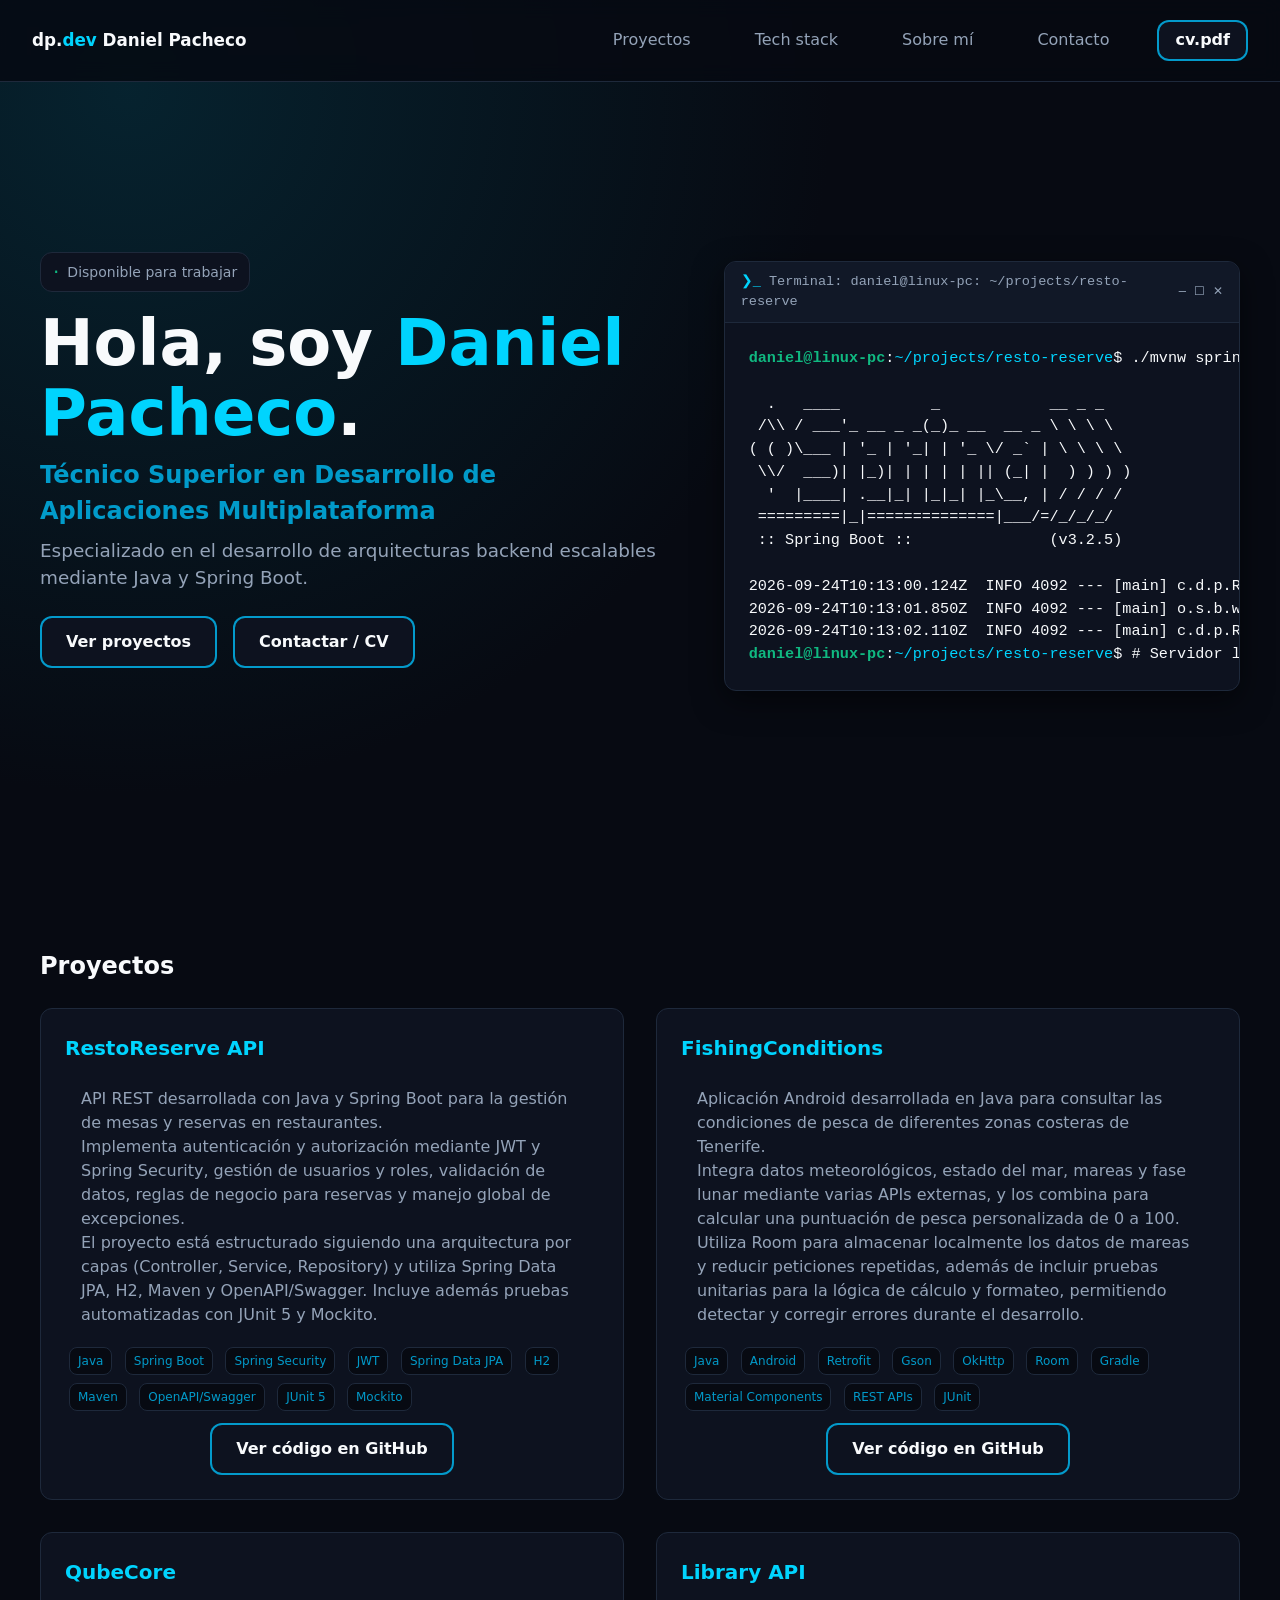
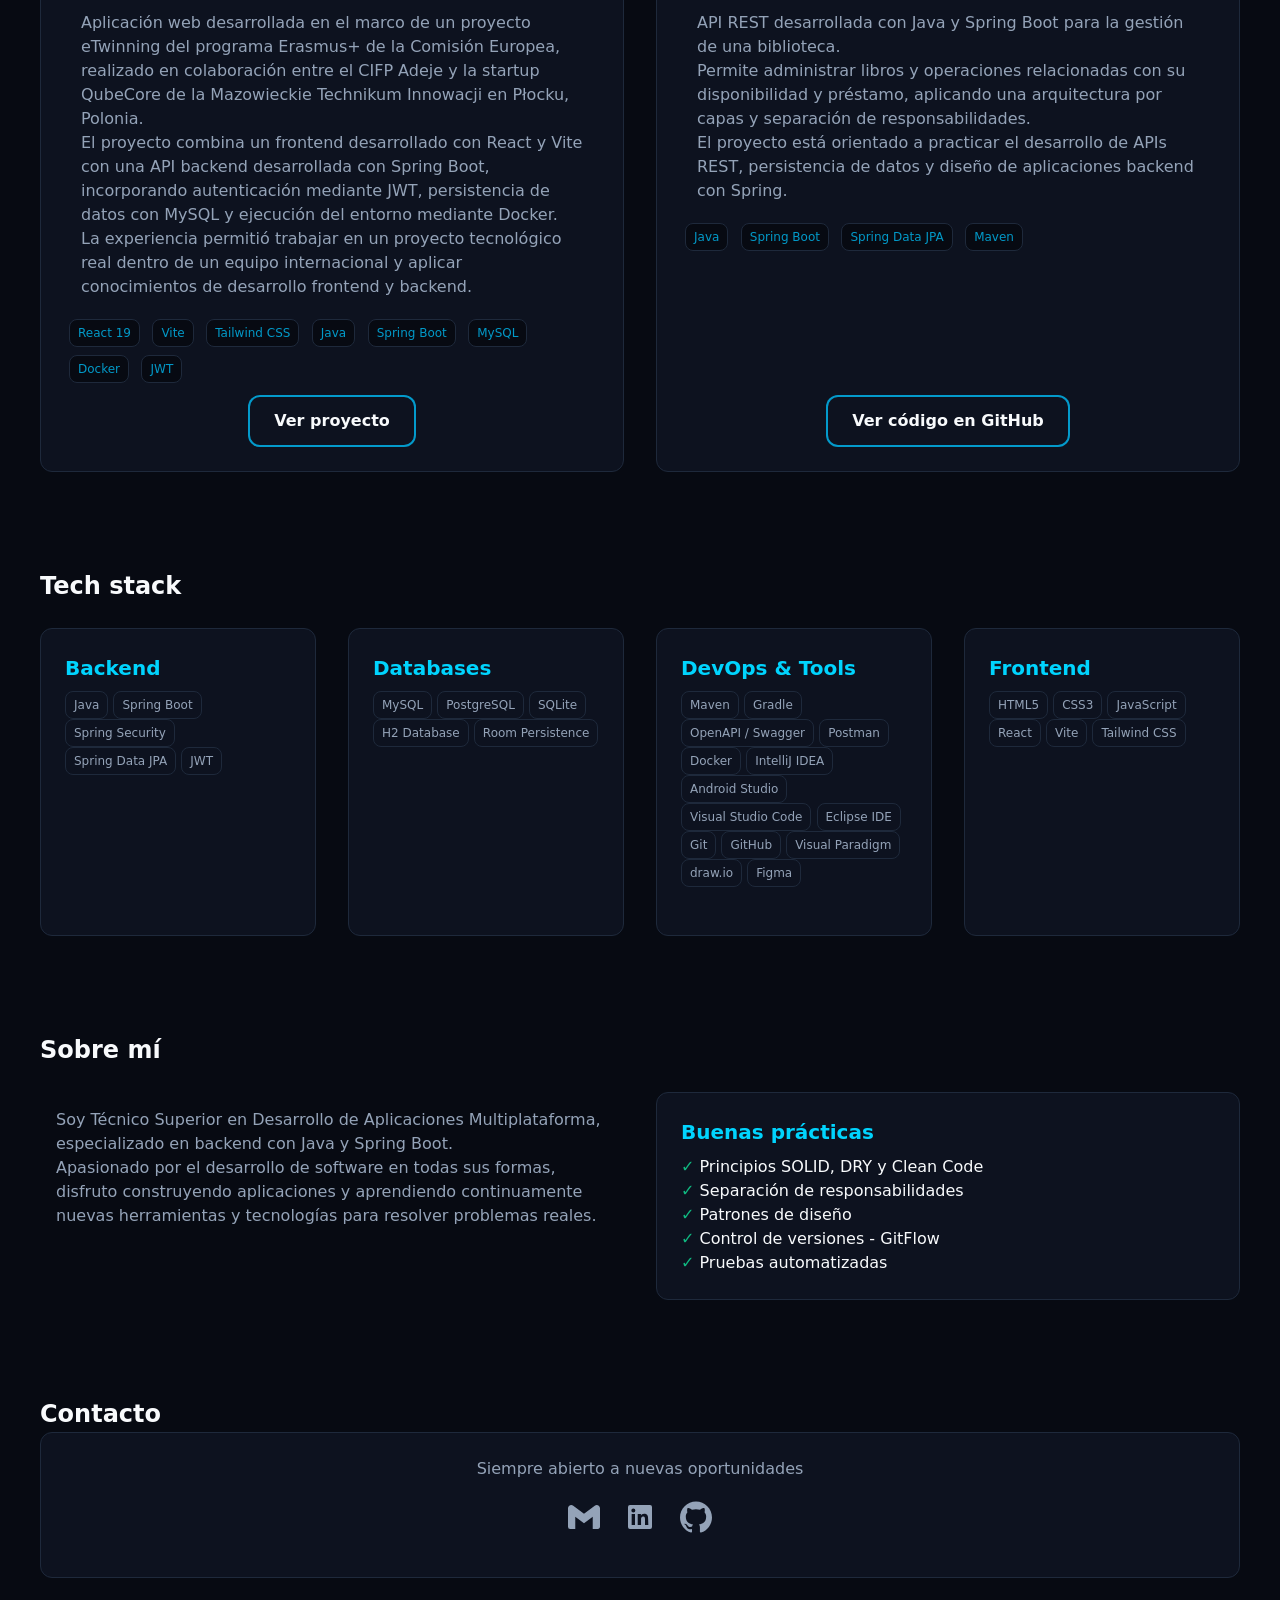
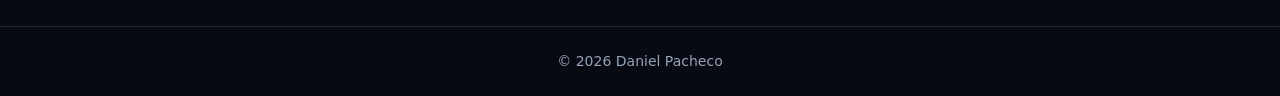
==== index.html @ 30c8ef05 "feat: add contact section and footer" ====
<!DOCTYPE HTML>
<html lang="es">

<head>
    <meta charset="UTF-8">
    <meta name="viewport" content="width=device-width, initial-scale=1.0">
    <title>Daniel Pacheco - Técnico Superior en DAM</title>
    <link rel="stylesheet" href="./css/styles.css">
</head>

<body>
    <header>
        <nav>
            <a href="#hero" class="logo">dp.<span class="logo-sufix">dev</span> Daniel Pacheco</a>
            <ul>
                <li><a href="#projects">Proyectos</a></li>
                <li><a href="#stack">Tech stack</a></li>
                <li><a href="#about">Sobre mí</a></li>
                <li><a href="#contact">Contacto</a></li>
                <li><a href="./assets/docs/cv.pdf" target="_blank" class="btn">cv.pdf</a></li>  
            </ul>
            <!-- Hamburger button for mobile version -->
            <button class="hamburger" aria-label="Abrir menú">
                <span class="hamburger-icon">☰</span>
            </button>
        </nav>
    </header>

    <main>
        <section id="hero" class="hero-section">
            <div class="hero-container">
                <!-- Column 1: text and buttons -->
                <div class="hero-content">
                    <div class="status-badge">
                        <span class="status-dot">·</span>
                        <span>Disponible para trabajar</span>
                    </div>
                    <h1>Hola, soy<span class="name"> Daniel Pacheco</span><span>.</span></h1>
                    <h2 class="hero-subtitle">Técnico Superior en Desarrollo de Aplicaciones Multiplataforma</h2>
                    <p class="hero-description">Especializado en el desarrollo de arquitecturas backend escalables mediante Java y Spring Boot.</p>
                    <div class="hero-buttons">
                        <a href="#projects" class="btn">Ver proyectos</a>
                        <a href="#contact" class="btn">Contactar / CV</a>
                    </div>
                </div>

                <!-- Column 2: Simulated Linux terminal -->
                <div class="terminal-card linux-term">
                    <div class="terminal-header">
                        <div class="terminal-title">
                            <span class="terminal-icon">❯_</span> Terminal: daniel@linux-pc: ~/projects/resto-reserve
                        </div>
                        <div class="terminal-controls">
                            <span class="control minimize">—</span>
                            <span class="control maximize">☐</span>
                            <span class="control close">✕</span>
                        </div>
                    </div>
                    <div class="terminal-body">
                        <pre><code><span class="prompt-user">daniel@linux-pc</span>:<span class="prompt-location">~/projects/resto-reserve</span>$ <span class="command">./mvnw spring-boot:run</span>

<span class="term-cyan">  .   ____          _            __ _ _
 /\\ / ___'_ __ _ _(_)_ __  __ _ \ \ \ \
( ( )\___ | '_ | '_| | '_ \/ _` | \ \ \ \
 \\/  ___)| |_)| | | | | || (_| |  ) ) ) )
  '  |____| .__|_| |_|_| |_\__, | / / / /
 =========|_|==============|___/=/_/_/_/</span>
<span class="term-green"> :: Spring Boot :: </span>              <span class="term-muted">(v3.2.5)</span>

<span class="term-muted">2026-09-24T10:13:00.124Z  INFO 4092 --- [main] c.d.p.RestoReserveApplication : Starting RestoReserveApplication...</span>
<span class="term-muted">2026-09-24T10:13:01.850Z  INFO 4092 --- [main] o.s.b.w.embedded.tomcat.TomcatWebServer  : Tomcat initialized with port 8080 (http)</span>
<span class="term-green">2026-09-24T10:13:02.110Z  INFO 4092 --- [main] c.d.p.RestoReserveApplication : Started RestoReserveApplication in 2.34 seconds (JVM running for 2.8)</span>
<span class="prompt-user">daniel@linux-pc</span>:<span class="prompt-location">~/projects/resto-reserve</span>$ <span class="command"># Servidor listo en http://localhost:8080</span>_</code></pre>
                    </div>
                </div>
            </div>
        </section>
        <section id="projects" class="projects-section">
            <div class="projects-container">
                <h2 class="section-title">Proyectos</h2>
                <div class="projects-grid">
                    <!-- RestoReserve --> 
                    <div class="project-card">
                        <h3 class="project-title">RestoReserve API</h3>                        
                        <p class="project-description">API REST desarrollada con Java y Spring Boot para la gestión de 
                            mesas y reservas en restaurantes.<br>
                            Implementa autenticación y autorización mediante JWT y Spring Security, gestión de usuarios 
                            y roles, validación de datos, reglas de negocio para reservas y manejo global de excepciones.<br> 
                            El proyecto está estructurado siguiendo una arquitectura por capas (Controller, Service, Repository) 
                            y utiliza Spring Data JPA, H2, Maven y OpenAPI/Swagger. Incluye además pruebas automatizadas 
                            con JUnit 5 y Mockito.</p>
                        <div class="project-tech">
                            <span class="tech-tag">Java</span>
                            <span class="tech-tag">Spring Boot</span>
                            <span class="tech-tag">Spring Security</span>
                            <span class="tech-tag">JWT</span>
                            <span class="tech-tag">Spring Data JPA</span>
                            <span class="tech-tag">H2</span>
                            <span class="tech-tag">Maven</span>
                            <span class="tech-tag">OpenAPI/Swagger</span>
                            <span class="tech-tag">JUnit 5</span>
                            <span class="tech-tag">Mockito</span>
                        </div>
                        <a href="https://github.com/cloudxdam/restoreserve-api.git" target="_blank" class="btn">Ver código en GitHub</a>                
                    </div>
                    <!-- FishingCoinditions -->
                    <div class="project-card">
                        <h3 class="project-title">FishingConditions</h3>
                        <p class="project-description">
                            Aplicación Android desarrollada en Java para consultar las condiciones de pesca de
                            diferentes zonas costeras de Tenerife.<br>Integra datos meteorológicos, estado del mar,
                            mareas y fase lunar mediante varias APIs externas, y los combina para calcular una
                            puntuación de pesca personalizada de 0 a 100.<br>Utiliza Room para almacenar localmente
                            los datos de mareas y reducir peticiones repetidas, además de incluir pruebas unitarias
                            para la lógica de cálculo y formateo, permitiendo detectar y corregir errores durante
                            el desarrollo.
                        </p>
                        <div class="project-tech">
                            <span class="tech-tag">Java</span>
                            <span class="tech-tag">Android</span>
                            <span class="tech-tag">Retrofit</span>
                            <span class="tech-tag">Gson</span>
                            <span class="tech-tag">OkHttp</span>
                            <span class="tech-tag">Room</span>
                            <span class="tech-tag">Gradle</span>
                            <span class="tech-tag">Material Components</span>
                            <span class="tech-tag">REST APIs</span>
                            <span class="tech-tag">JUnit</span>
                        </div>
                        <a href="https://github.com/cloudxdam/fishingconditions.git" target="_blank" class="btn">Ver código en GitHub</a>
                    </div>                    
                    <!-- QubeCore --> 
                    <div class="project-card">
                        <h3 class="project-title">QubeCore</h3>
                        <p class="project-description">Aplicación web desarrollada en el marco de un proyecto eTwinning 
                            del programa Erasmus+ de la Comisión Europea, realizado en colaboración entre el CIFP Adeje 
                            y la startup QubeCore de la Mazowieckie Technikum Innowacji en Płocku, Polonia.<br> 
                            El proyecto combina un frontend desarrollado con React y Vite con una API backend desarrollada 
                            con Spring Boot, incorporando autenticación mediante JWT, persistencia de datos con MySQL y 
                            ejecución del entorno mediante Docker.<br>
                            La experiencia permitió trabajar en un proyecto tecnológico real dentro de un equipo internacional 
                            y aplicar conocimientos de desarrollo frontend y backend.
                        </p>
                        <div class="project-tech">
                            <span class="tech-tag">React 19</span>
                            <span class="tech-tag">Vite</span>
                            <span class="tech-tag">Tailwind CSS</span>
                            <span class="tech-tag">Java</span>
                            <span class="tech-tag">Spring Boot</span>
                            <span class="tech-tag">MySQL</span>
                            <span class="tech-tag">Docker</span>
                            <span class="tech-tag">JWT</span>
                        </div>
                        <a href="https://qubecore.vercel.app/" target="_blank" class="btn">Ver proyecto</a>
                    </div>
                    <!-- Library API --> 
                    <div class="project-card"> 
                        <h3 class="project-title">Library API</h3>
                        <p class="project-description"> API REST desarrollada con Java y Spring Boot para la gestión de una biblioteca.<br> 
                            Permite administrar libros y operaciones relacionadas con su disponibilidad y préstamo, aplicando una 
                            arquitectura por capas y separación de responsabilidades.<br> 
                            El proyecto está orientado a practicar el desarrollo de APIs REST, persistencia de datos y diseño de 
                                aplicaciones backend con Spring.</p>
                            <div class="project-tech">
                                <span class="tech-tag">Java</span>
                                <span class="tech-tag">Spring Boot</span>
                                <span class="tech-tag">Spring Data JPA</span>
                                <span class="tech-tag">Maven</span>
                            </div>
                            <a href="https://github.com/cloudxdam/library-api.git" target="_blank" class="btn">Ver código en GitHub</a> 
                    </div>
                </div>
            </div>
        </section>
        <section id="stack" class="stack-section">
            <div class="stack-container">
                <h2 class="section-title">Tech stack</h2>
                <div class="stack-grid">
                    <div class ="stack-card">
                        <h3 class="stack-category-title">Backend</h3>
                        <div class="stack-items">
                            <div class="stack-item">Java</div>
                            <div class="stack-item">Spring Boot</div>
                            <div class="stack-item">Spring Security</div>
                            <div class="stack-item">Spring Data JPA</div>
                            <div class="stack-item">JWT</div>
                        </div>
                    </div>
                    <div class ="stack-card">
                        <h3 class="stack-category-title">Databases</h3>
                        <div class="stack-items">
                            <div class="stack-item">MySQL</div>
                            <div class="stack-item">PostgreSQL</div>
                            <div class="stack-item">SQLite</div>
                            <div class="stack-item">H2 Database</div>
                            <div class="stack-item">Room Persistence</div>
                        </div>
                    </div>
                    <div class ="stack-card">
                    <h3 class="stack-category-title">DevOps & Tools</h3>
                        <div class="stack-items">
                            <div class="stack-item">Maven</div>
                            <div class="stack-item">Gradle</div>
                            <div class="stack-item">OpenAPI / Swagger</div>
                            <div class="stack-item">Postman</div>
                            <div class="stack-item">Docker</div>
                            <div class="stack-item">IntelliJ IDEA</div>
                            <div class="stack-item">Android Studio</div>
                            <div class="stack-item">Visual Studio Code</div>
                            <div class="stack-item">Eclipse IDE</div> 
                            <div class="stack-item">Git</div>
                            <div class="stack-item">GitHub</div>
                            <div class="stack-item">Visual Paradigm</div>
                            <div class="stack-item">draw.io</div>
                            <div class="stack-item">Figma</div>
                        </div>
                    </div>
                    <div class ="stack-card">
                        <h3 class="stack-category-title">Frontend</h3>
                        <div class="stack-items">
                            <div class="stack-item">HTML5</div>
                            <div class="stack-item">CSS3</div>
                            <div class="stack-item">JavaScript</div>
                            <div class="stack-item">React</div>
                            <div class="stack-item">Vite</div>
                            <div class="stack-item">Tailwind CSS</div>
                        </div>
                    </div>     
                </div>
            </div>
        </section>
        <section id="about" class="about-section">
            <div class="about-container">
                <h2 class="section-title">Sobre mí</h2>
                <div class="about-grid">
                    <p class="about-description"> Soy Técnico Superior en Desarrollo de Aplicaciones Multiplataforma, 
                        especializado en backend con Java y Spring Boot.<br>
                        Apasionado por el desarrollo de software en todas sus formas, disfruto construyendo aplicaciones 
                        y aprendiendo continuamente nuevas herramientas y tecnologías para resolver problemas reales.
                    </p>
                    <div class="about-card">
                        <h3 class="about-card-title">Buenas prácticas</h3>
                        <ul>
                            <li><span class="check">✓</span> Principios SOLID, DRY y Clean Code</li>
                            <li><span class="check">✓</span> Separación de responsabilidades</li>
                            <li><span class="check">✓</span> Patrones de diseño</li>
                            <li><span class="check">✓</span> Control de versiones - GitFlow</li>
                            <li><span class="check">✓</span> Pruebas automatizadas</li>                       
                        </ul>
                    </div>
                </div>
            </div>
        </section>
        <section id="contact" class="contact-section">
            <div class="contact-container">
                <h2 class="section-title">Contacto</h2>
                <div class="contact-card">
                    <p>Siempre abierto a nuevas oportunidades</p>
                    <nav class="contact-links">
                        <a href="mailto:cloudxdam@gmail.com">
                            <svg role="img" viewBox="0 0 24 24" xmlns="http://www.w3.org/2000/svg">
                                <title>Gmail</title>
                                <path d="M24 5.457v13.909c0 .904-.732 1.636-1.636 1.636h-3.819V11.73L12 16.64l-6.545-4.91v9.273H1.636A1.636 1.636 0 0 1 0 19.366V5.457c0-2.023 2.309-3.178 3.927-1.964L5.455 4.64 12 9.548l6.545-4.91 1.528-1.145C21.69 2.28 24 3.434 24 5.457z"/>
                            </svg>
                        </a>
                        <a href="https://www.linkedin.com/in/daniel-pacheco-724b25355/" target="_blank rel="noopener noreferrer aria-label="LinkedIn">
                            <svg role="img" aria-label="LinkedIn" viewBox="0 0 24 24" xmlns="http://www.w3.org/2000/svg">
                                <path d="M19.5 3h-15A1.5 1.5 0 0 0 3 4.5v15A1.5 1.5 0 0 0 4.5 21h15a1.5 1.5 0 0 0 1.5-1.5v-15A1.5 1.5 0 0 0 19.5 3ZM8.25 18H5.75V9.75h2.5ZM7 8.625A1.5 1.5 0 1 1 7 5.625a1.5 1.5 0 0 1 0 3ZM18.25 18h-2.5v-4.125c0-.984-.018-2.25-1.375-2.25-1.375 0-1.586 1.074-1.586 2.18V18h-2.5V9.75h2.4v1.125h.035c.334-.633 1.15-1.3 2.367-1.3 2.533 0 3 1.666 3 3.834Z"></path>
                            </svg>                       
                        </a>
                        <a href="https://github.com/cloudxdam" target="_blank" rel="noopener" aria-label="GitHub">
                            <svg role="img" viewBox="0 0 24 24" xmlns="http://www.w3.org/2000/svg">
                                <title>GitHub</title>
                                <path d="M12 .297c-6.63 0-12 5.373-12 12 0 5.303 3.438 9.8 8.205 11.385.6.113.82-.258.82-.577 0-.285-.01-1.04-.015-2.04-3.338.724-4.042-1.61-4.042-1.61C4.422 18.07 3.633 17.7 3.633 17.7c-1.087-.744.084-.729.084-.729 1.205.084 1.838 1.236 1.838 1.236 1.07 1.835 2.809 1.305 3.495.998.108-.776.417-1.305.76-1.605-2.665-.3-5.466-1.332-5.466-5.93 0-1.31.465-2.38 1.235-3.22-.135-.303-.54-1.523.105-3.176 0 0 1.005-.322 3.3 1.23.96-.267 1.98-.399 3-.405 1.02.006 2.04.138 3 .405 2.28-1.552 3.285-1.23 3.285-1.23.645 1.653.24 2.873.12 3.176.765.84 1.23 1.91 1.23 3.22 0 4.61-2.805 5.625-5.475 5.92.42.36.81 1.096.81 2.22 0 1.606-.015 2.896-.015 3.286 0 .315.21.69.825.57C20.565 22.092 24 17.592 24 12.297c0-6.627-5.373-12-12-12"/>
                            </svg>
                        </a>
                    </nav>
                </div>
            </div>
        </section>
    </main>

    <footer>
        <p>© 2026 Daniel Pacheco</p>
    </footer>

</body>

</html>
---- css/styles.css ----
*, ::before, ::after {
    box-sizing: border-box;
    margin: 0;
    padding: 0;
}

/* colors & typography */

:root {
    --bg-dark: #070a12;
    --bg-dark-translucent: #070a12d9;
    --bg-card: #0d121f;
    --bg-card-border: #1e293b;
    --bg-hero-gradient: radial-gradient(
        circle at 10% 10%, 
        rgba(0, 212, 254, 0.12) 0%, 
        rgba(7, 10, 18, 1) 50%
    );
    --text-primary: #f8fafc;
    --text-secondary: #00c3fec5;
    --text-muted: #94a3b8;
    --accent-cyan: #00d4fe;
    --accent-green: #10b981;
}

/* Global styles */

html {
    scroll-behavior: smooth;
    font-family: system-ui, -apple-system, sans-serif;
    background-color: var(--bg-dark);
    color: var(--text-primary);
    line-height: 1.5;
}

body {
    min-height: 100vh;
}

.stack-section,
.projects-section,
.about-section,
.contact-section  {
    padding: 3rem 1.5rem;
    background-color: var(--bg-dark);
}

.project-title,
.stack-category-title,
.about-card-title  {
    font-size: 1.25rem;
    color: var(--accent-cyan);
    margin-bottom: 0.5rem;
}

.project-description,
.about-description {
    color: var(--text-muted);
    margin: 1rem;
}

.about-card,
.project-card,
.stack-card,
.contact-card {
    background-color: var(--bg-card);
    border: 1px solid var(--bg-card-border);
    border-radius: 0.75rem;
    padding: 1.5rem;
    display: flex;
    flex-direction: column;
    height: 100%;
}

/* Shared containers */

.hero-container,
.projects-container,
.stack-container,
.about-container,
.contact-container {
    max-width: 1200px;
    width: 100%;
    margin: 0 auto;
}

/* Grids */

.projects-grid, 
.stack-grid, 
.about-grid {
    margin-top: 1.5rem;
    gap: 2rem;
}

/* Header and navigation styles */

header {
    position: fixed;
    top: 0;
    left: 0;
    width: 100%;
    background-color: var(--bg-dark-translucent);
    z-index: 1000;
    border-bottom: 1px solid var(--bg-card-border);
    backdrop-filter: blur(10px);
}

nav {
    display: flex;
    justify-content: space-between;
    align-items: center;
    padding: 1rem 1.5rem;
    width: 100%;
    margin: 0 auto;
}

ul {
    list-style: none;
}

a {
    color: inherit;
    text-decoration: none;
}

.logo {
    color: var(--text-primary);
    font-weight: bold;
    font-size: 1.05rem;
}

.logo-sufix,
.name {
    color: var(--accent-cyan);
}

.btn {
    display: block;
    width: 100%;
    padding: 0.75rem 1.5rem;
    background-color: var(--bg-card);
    color: var(--text-primary);
    border: 2px solid var(--text-secondary);
    border-radius: 0.75rem;
    font-size: 1rem;
    font-weight: bold;
    text-align: center;
    cursor: pointer;
    transition:
        background-color 0.3s ease,
        transform 0.2s ease-in-out,
        color 0.3s ease;
}

.btn:hover {
    background-color: var(--accent-cyan);
    color: var(--bg-dark);
    transform: scale(1.025);
}

/* CV button exception */

nav ul .btn {
    display: inline-block;
    width: auto;
    padding: 0.4rem 1rem;
}

/* Hamburger menu styles - visible on mobile */

.hamburger {
    display: block;
    background: var(--bg-card);
    border: 1px solid var(--bg-card-border);
    border-radius: 0.75rem;
    padding: 0.45rem;
    cursor: pointer;
    color: var(--text-primary);
    font-size: 1.5rem;
}

/* Menu hidden by default on mobile */

nav ul {
    display: none;
}

nav ul a {
    display: block;
    padding: 0.5rem 1rem;
    color: var(--text-muted);
    transition: color 0.3s ease;
}

nav ul a:hover {
    color: var(--accent-cyan);
}

/* Hero section styles */

.hero-section {
    display: flex;
    flex-direction: column;
    justify-content: center;
    align-items: flex-start;
    min-height: 100vh;
    padding-top: 100px;
    padding-bottom: 3rem;
    padding-left: 1.5rem;
    padding-right: 1.5rem;
    background: var(--bg-hero-gradient);
}

.hero-container {
    display: flex;
    flex-direction: column;
    gap: 2.5rem;
    text-align: left;
}

.status-badge {
    display: flex;
    align-items: center;
    justify-content: flex-start;
    gap: 0.5rem;
    font-size: 0.875rem;
    color: var(--text-muted);
    background-color: var(--bg-card);
    margin-bottom: 1rem;
    border: 1px solid var(--bg-card-border);
    border-radius: 0.75rem;
    width: fit-content;
    padding: 0.25rem 0.75rem;
}

.status-dot {
    color: var(--accent-green);
    font-size: 1.25rem;
}

h1 {
    font-size: 3rem;
    margin-bottom: 0.5rem;
}

.hero-subtitle {
    font-size: 1.25rem;
    color: var(--text-secondary);
    margin-bottom: 0.5rem;
}

.hero-description {
    font-size: 1rem;
    color: var(--text-muted);
    max-width: 600px;
    margin-bottom: 1.5rem;
}

.hero-buttons {
    display: flex;
    flex-direction: column;
    gap: 1rem;
    width: 100%;
    margin-bottom: 2rem;
}

/* Terminal styles */

.linux-term {
    background-color: var(--bg-card);
    border: 1px solid var(--bg-card-border);
    border-radius: 0.75rem;
    overflow: hidden;
    width: 100%;
    max-width: 600px;
    font-family: monospace;
    box-shadow: 0 10px 30px rgba(0, 0, 0, 0.5);
}

.terminal-header {
    background-color: #111827;
    padding: 0.6rem 1rem;
    display: flex;
    justify-content: space-between;
    align-items: center;
    border-bottom: 1px solid var(--bg-card-border);
}

.terminal-title {
    font-size: 0.85rem;
    color: var(--text-muted);
}

.terminal-icon {
    color: var(--accent-cyan);
}

.terminal-controls {
    display: flex;
    gap: 0.5rem;
    color: var(--text-muted);
    font-size: 0.75rem;
}

.terminal-body {
    padding: 1rem;
    font-size: 0.9rem;
    overflow-x: auto;
}

.prompt-user {
    color: var(--accent-green);
    font-weight: bold;
}

.prompt-location {
    color: var(--accent-cyan);
}

.command {
    color: var(--text-primary);
}

/* Project section styles */

.project-tech {
    font-size: 0.875rem;
    color: var(--text-muted);
    margin-bottom: 0.5rem;
}

.tech-tag {
    display: inline-block;
    background-color: var(--bg-dark);
    color: var(--text-secondary);
    padding: 0.25rem 0.5rem;
    border: 1px solid var(--bg-card-border);
    border-radius: 0.5rem;
    font-size: 0.75rem;
    margin: 0.25rem;
}

.project-card .btn {
    margin-top: auto;
    margin-left: auto;
    margin-right: auto;
}

/* Tech stack section styles */

.stack-grid {
    display: grid;
    grid-template-columns: 1fr;
}

.stack-items {
    gap: 0.5rem;
    margin-bottom: 1.5rem;
}

.stack-item {
    display: inline-flex;
    align-items: center;
    gap: 0.5rem;
    background-color: var(--bg-card);
    color: var(--text-muted);
    padding: 0.25rem 0.5rem;
    border: 1px solid var(--bg-card-border);
    border-radius: 0.5rem;
    font-size: 0.75rem;
}

/* About section styles */ 

.check {
    color: var(--accent-green)
}

/* Contact section styles */

.contact-card p {
    text-align: center;
    color: var(--text-muted);
}

.contact-links {
    display: flex;
    align-items: center;
    justify-content: center;
    gap: 1.5rem;
}

.contact-links a {
    display: flex;
    align-items: center;
    justify-content: center;
    color: var(--text-muted);
    transition: color 0.3s ease, transform 0.2s ease-in-out;
}

.contact-links a:hover {
    color: var(--accent-cyan);
    transform: scale(1.125);
}

.contact-links svg {
    width: 2rem;
    height: 2rem;
    fill: currentColor;
}

/* Footer */

footer {
    padding: 1.5rem;
    background-color: var(--bg-dark);
    border-top: 1px solid var(--bg-card-border);
    color: var(--text-muted);
    text-align: center;
    font-size: 0.875rem;
}

/* Media queries */

@media (min-width: 768px) {

    .hamburger {
        display: none;
    }

    nav {
        padding: 1.25rem 2rem;
    }

    nav ul {
        position: static;
        display: flex;
        flex-direction: row;
        align-items: center;
        padding: 0;
        gap: 2rem;
        background-color: transparent;
        border: none;
    }

    .hero-container {
        display: grid;
        grid-template-columns: 1fr 1fr;
        align-items: center;
        gap: 3rem;
    }

    .terminal-card {
        max-width: 100%;
    }

    .hero-buttons {
        flex-direction: row;
        width: auto;
    }

    .hero-buttons .btn {
        display: inline-block;
        width: auto;
    }

    .projects-grid,
    .about-grid  {
        display: grid;
        grid-template-columns: repeat(2, 1fr);
    }

    .stack-grid{
        grid-template-columns: repeat(2, 1fr);
    }
}

@media (min-width: 1024px) {

    .hero-container {
        grid-template-columns: 1.2fr 1fr;
        gap: 4rem;
    }

    h1 {
        font-size: 4rem;
        line-height: 1.1;
    }

    .hero-subtitle {
        font-size: 1.5rem;
    }

    .hero-description {
        font-size: 1.15rem;
        max-width: 650px;
    }

    .terminal-body {
        padding: 1.5rem;
        font-size: 0.95rem;
    }

    .project-card .btn {
        display: block;
        width: fit-content;
    }

    .stack-grid {
        grid-template-columns: repeat(4, 1fr);
    }
}
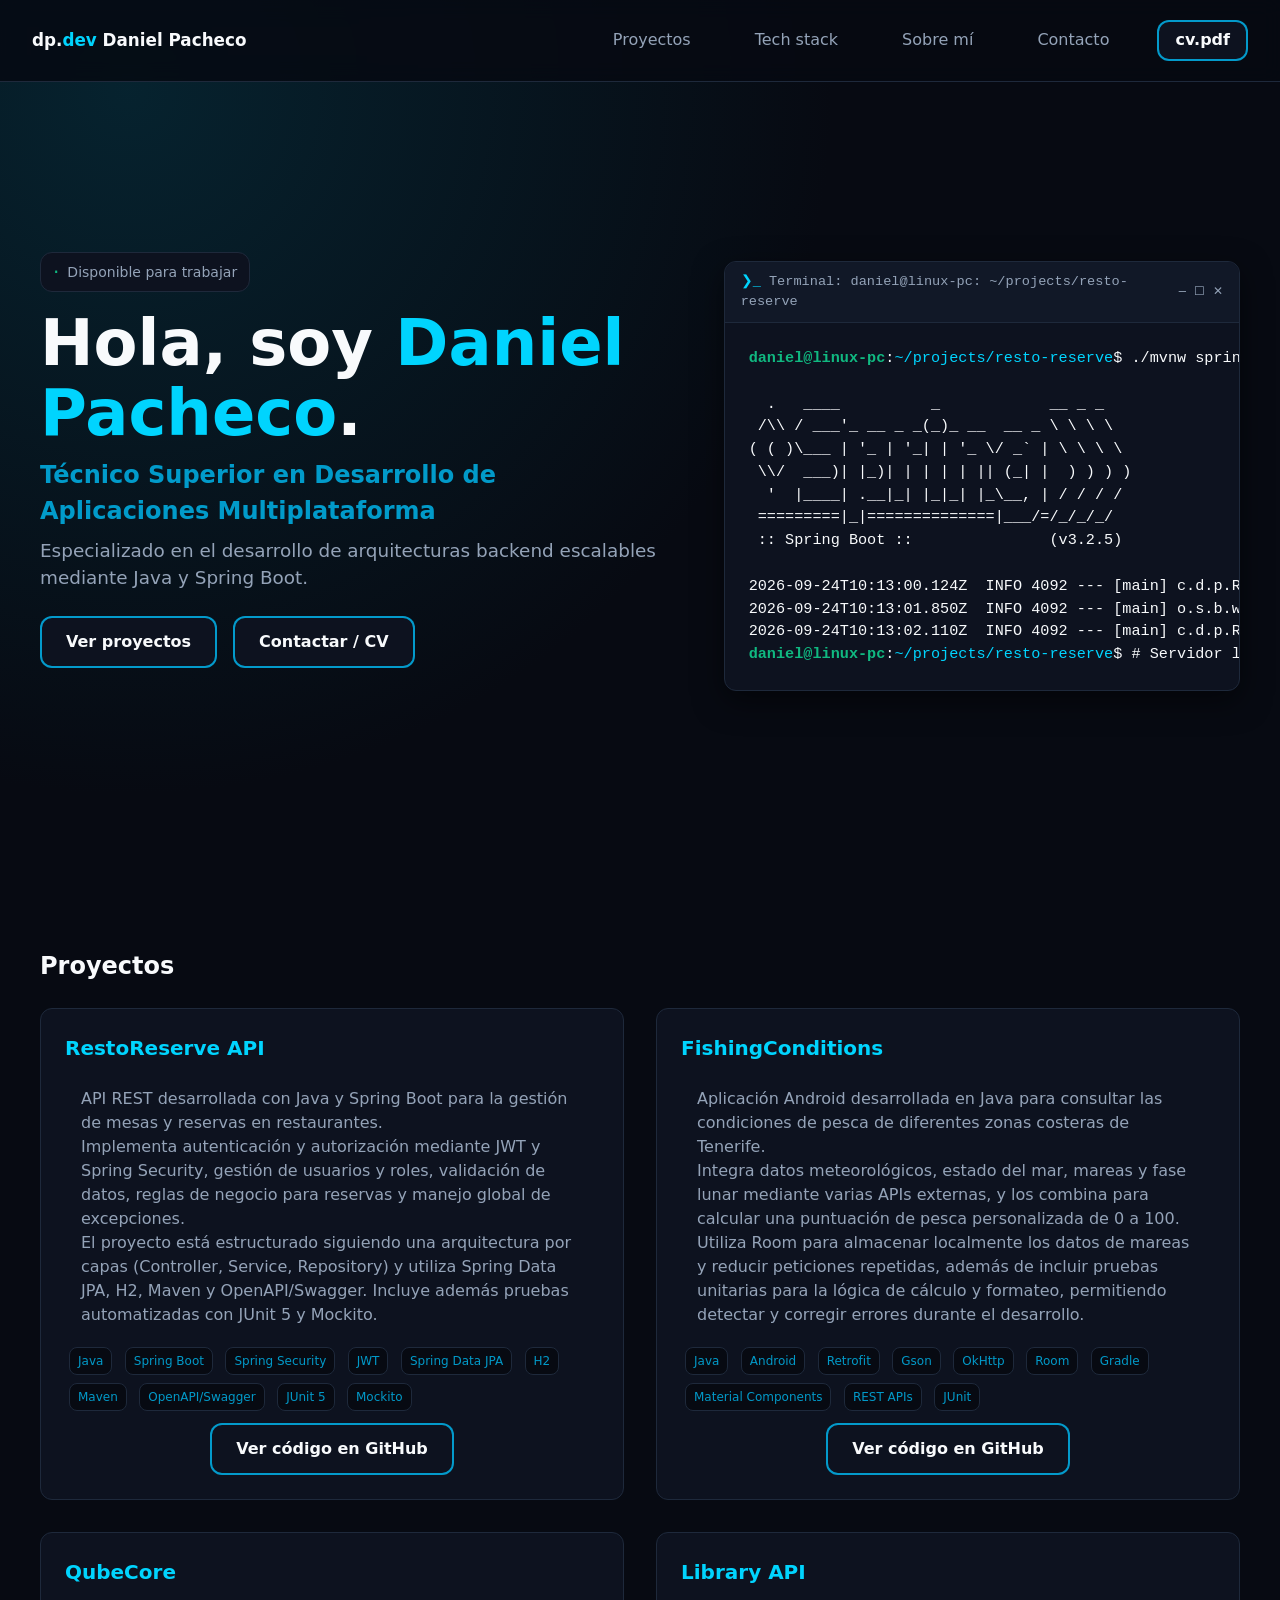
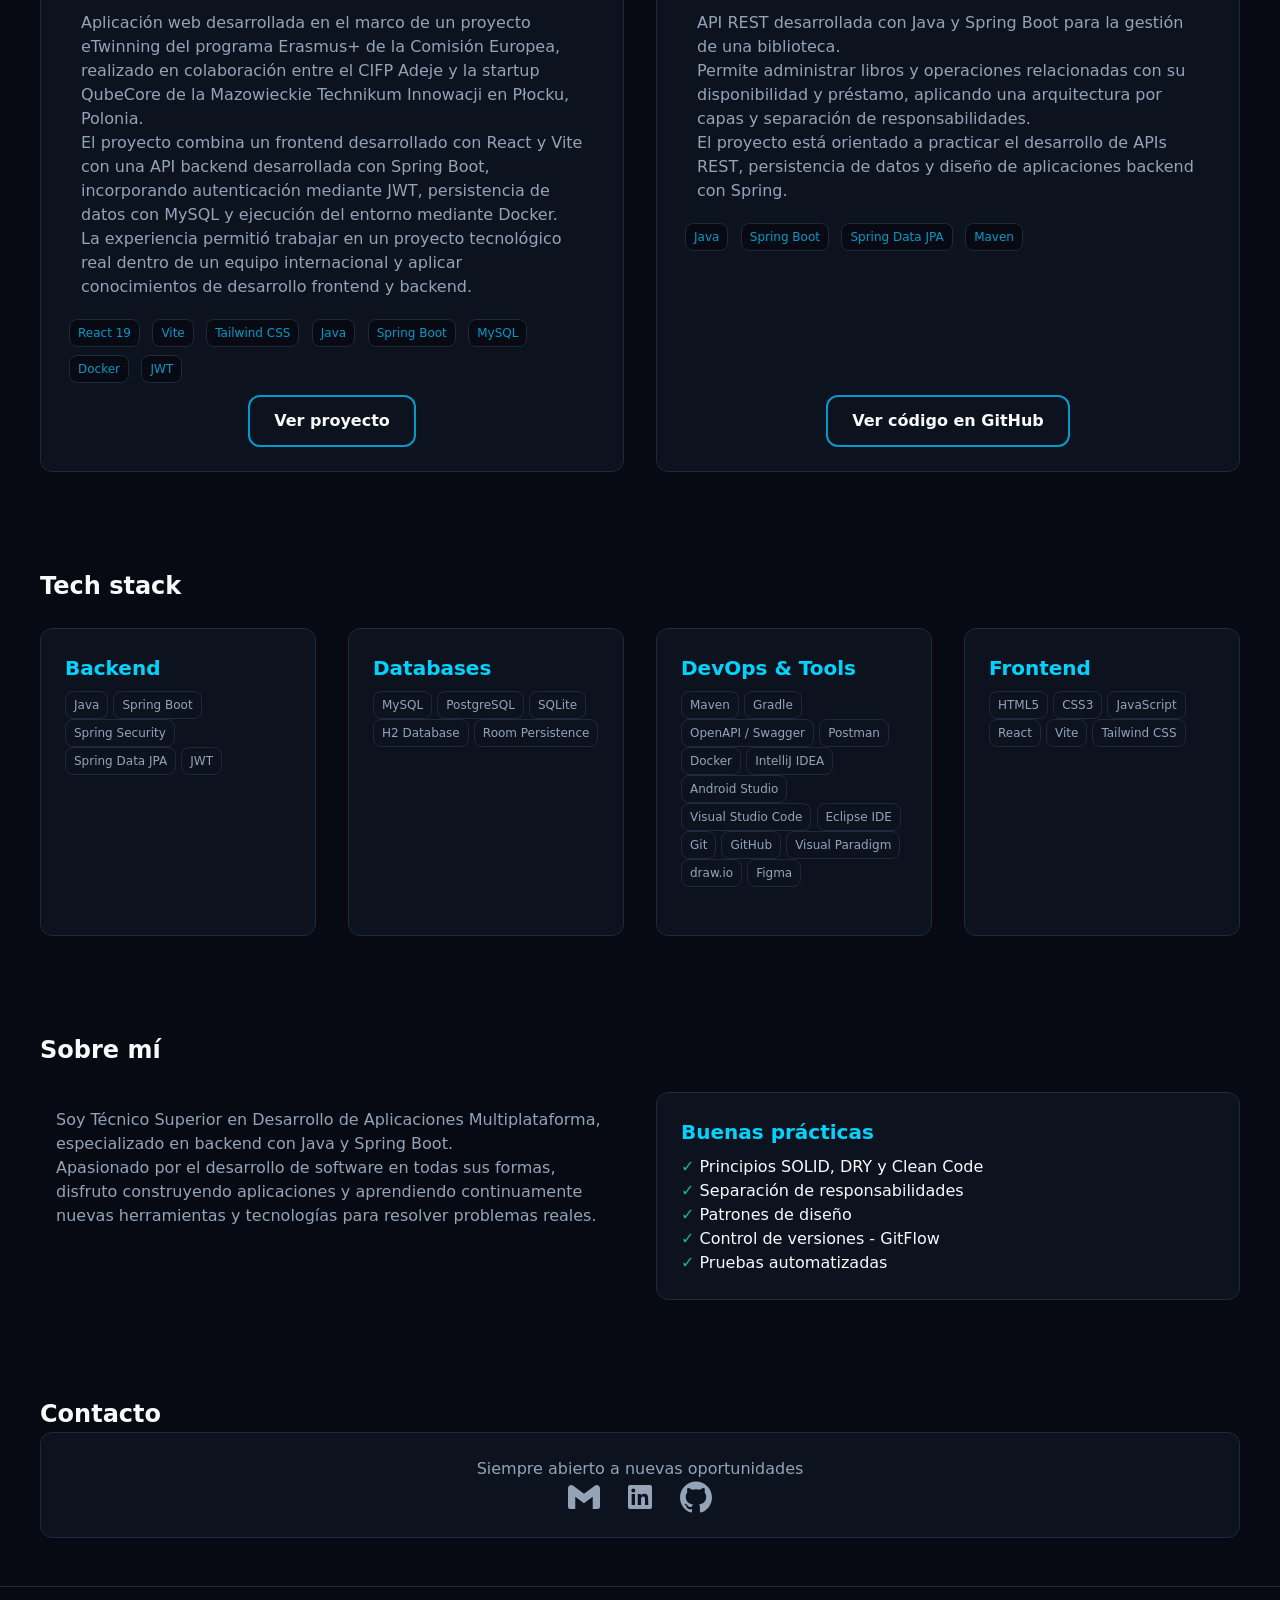
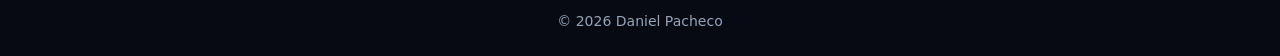
==== commit 68d0065c: "feat: implement mobile hamburger menu" ====
--- a/index.html
+++ b/index.html
@@ -6,13 +6,14 @@
     <meta name="viewport" content="width=device-width, initial-scale=1.0">
     <title>Daniel Pacheco - Técnico Superior en DAM</title>
     <link rel="stylesheet" href="./css/styles.css">
+    <script src="./js/script.js" defer></script>
 </head>
 
 <body>
     <header>
         <nav>
             <a href="#hero" class="logo">dp.<span class="logo-sufix">dev</span> Daniel Pacheco</a>
-            <ul>
+            <ul id="main-menu">
                 <li><a href="#projects">Proyectos</a></li>
                 <li><a href="#stack">Tech stack</a></li>
                 <li><a href="#about">Sobre mí</a></li>
@@ -20,7 +21,7 @@
                 <li><a href="./assets/docs/cv.pdf" target="_blank" class="btn">cv.pdf</a></li>  
             </ul>
             <!-- Hamburger button for mobile version -->
-            <button class="hamburger" aria-label="Abrir menú">
+            <button class="hamburger" aria-label="Abrir menú" aria-expanded="false" aria-controls="main-menu">
                 <span class="hamburger-icon">☰</span>
             </button>
         </nav>
--- a/css/styles.css
+++ b/css/styles.css
@@ -4,7 +4,7 @@
     padding: 0;
 }
 
-/* colors & typography */
+/* Colors & typography */
 
 :root {
     --bg-dark: #070a12;
@@ -43,6 +43,7 @@
 .contact-section  {
     padding: 3rem 1.5rem;
     background-color: var(--bg-dark);
+    scroll-margin-top: 80px;
 }
 
 .project-title,
@@ -106,7 +107,8 @@
     backdrop-filter: blur(10px);
 }
 
-nav {
+header nav {
+    position: relative;
     display: flex;
     justify-content: space-between;
     align-items: center;
@@ -161,11 +163,19 @@
 
 /* CV button exception */
 
-nav ul .btn {
+header nav ul .btn {
     display: inline-block;
     width: auto;
     padding: 0.4rem 1rem;
 }
+
+header nav ul.is-open .btn {
+    display: inline-block;
+    width: auto;
+    padding: 0.4rem 1rem;
+    margin-right: 1rem;
+}
+
 
 /* Hamburger menu styles - visible on mobile */
 
@@ -182,18 +192,35 @@
 
 /* Menu hidden by default on mobile */
 
-nav ul {
+header nav ul {
     display: none;
 }
 
-nav ul a {
+header nav ul.is-open {
+    position: absolute;
+    top: 100%;
+    right: 0;
+    width: max-content;
+    min-width: 200px;
+    display: flex;
+    flex-direction: column;
+    align-items: flex-end;
+    gap: 0.5rem;
+    padding: 1rem;
+    background-color: var(--bg-dark-translucent);
+    border: 1px solid var(--bg-card-border);
+    border-radius: 0 0 0.75rem 0.75rem;
+    backdrop-filter: blur(10px);
+}
+
+header nav ul a {
     display: block;
     padding: 0.5rem 1rem;
     color: var(--text-muted);
     transition: color 0.3s ease;
 }
 
-nav ul a:hover {
+header nav ul a:hover {
     color: var(--accent-cyan);
 }
 
@@ -429,11 +456,11 @@
         display: none;
     }
 
-    nav {
+    header nav {
         padding: 1.25rem 2rem;
     }
 
-    nav ul {
+    header nav ul {
         position: static;
         display: flex;
         flex-direction: row;
@@ -510,4 +537,4 @@
     .stack-grid {
         grid-template-columns: repeat(4, 1fr);
     }
-}
+}
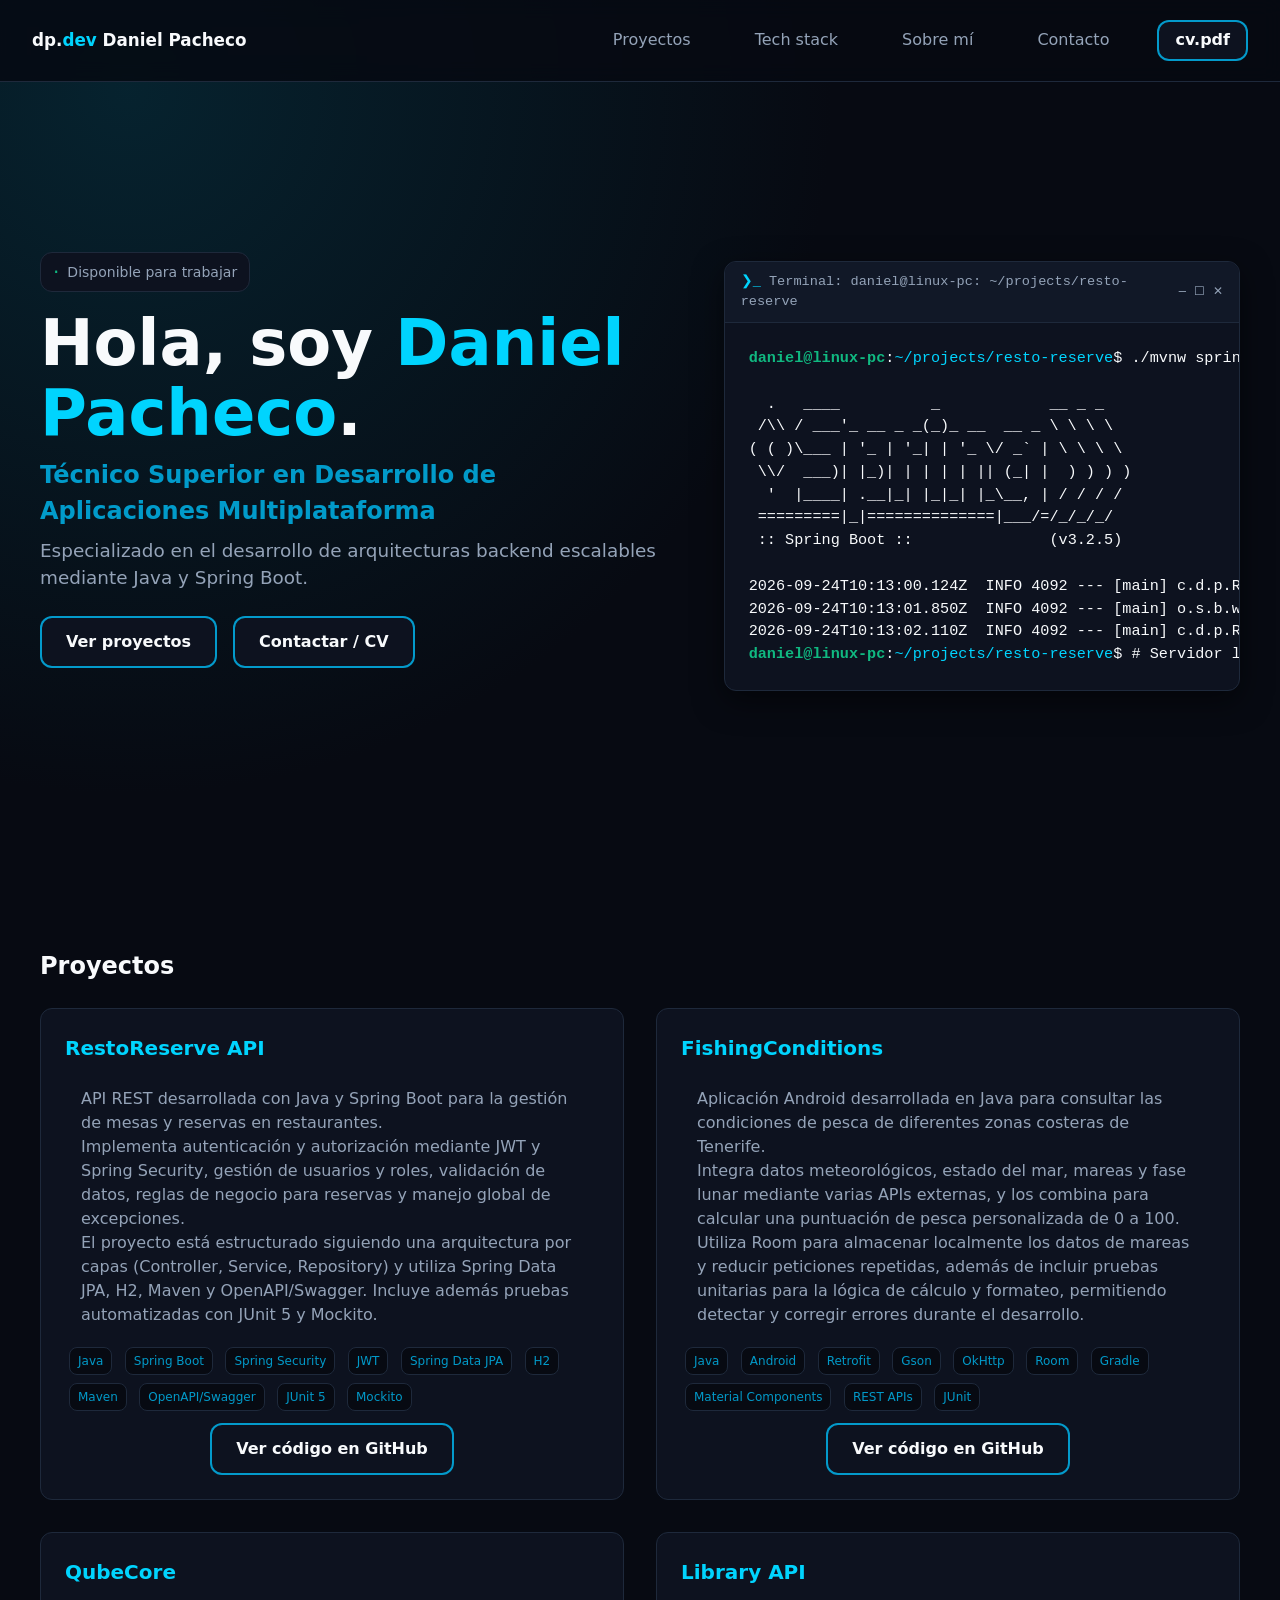
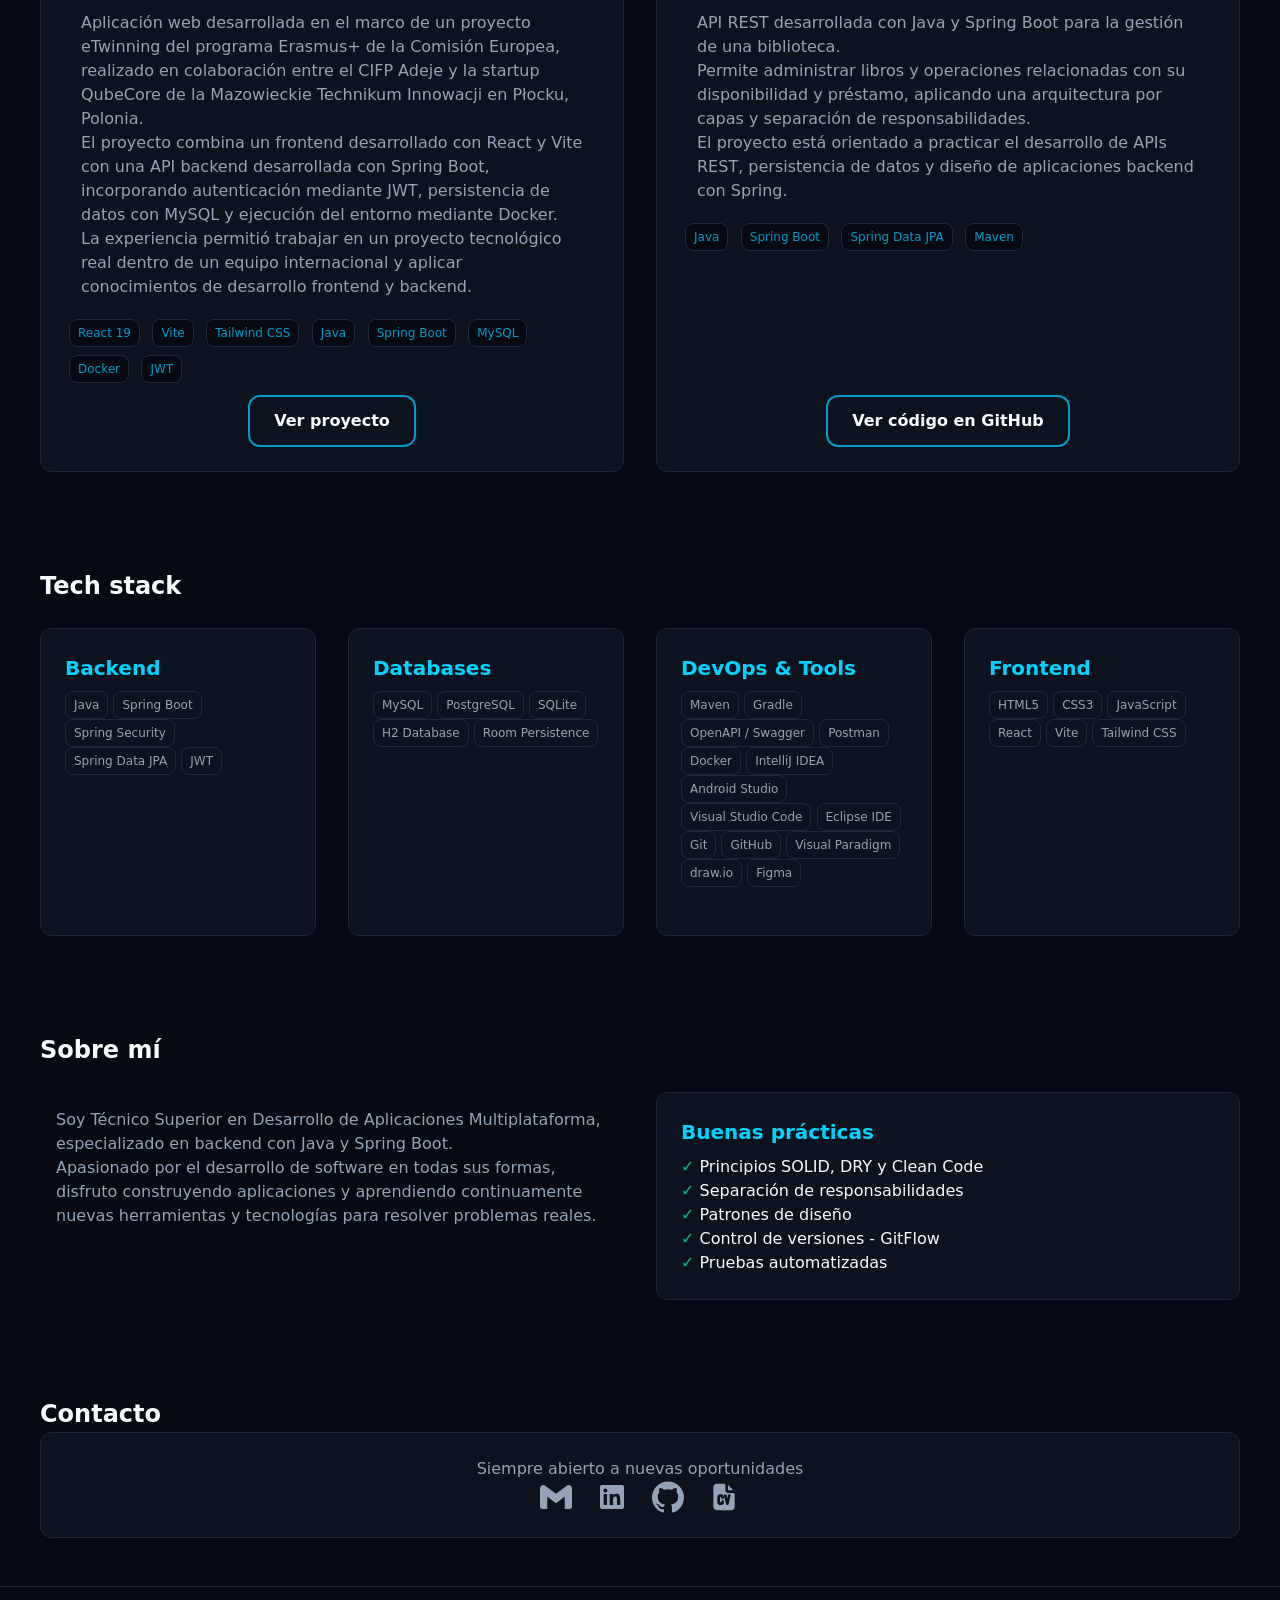
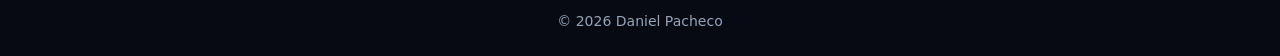
==== commit 9784bca5: "feat: add CV link to contact section" ====
--- a/index.html
+++ b/index.html
@@ -18,7 +18,7 @@
                 <li><a href="#stack">Tech stack</a></li>
                 <li><a href="#about">Sobre mí</a></li>
                 <li><a href="#contact">Contacto</a></li>
-                <li><a href="./assets/docs/cv.pdf" target="_blank" class="btn">cv.pdf</a></li>  
+                <li><a href="./docs/CV_Daniel_Pacheco.pdf" target="_blank" class="btn">cv.pdf</a></li>  
             </ul>
             <!-- Hamburger button for mobile version -->
             <button class="hamburger" aria-label="Abrir menú" aria-expanded="false" aria-controls="main-menu">
@@ -275,6 +275,11 @@
                                 <path d="M12 .297c-6.63 0-12 5.373-12 12 0 5.303 3.438 9.8 8.205 11.385.6.113.82-.258.82-.577 0-.285-.01-1.04-.015-2.04-3.338.724-4.042-1.61-4.042-1.61C4.422 18.07 3.633 17.7 3.633 17.7c-1.087-.744.084-.729.084-.729 1.205.084 1.838 1.236 1.838 1.236 1.07 1.835 2.809 1.305 3.495.998.108-.776.417-1.305.76-1.605-2.665-.3-5.466-1.332-5.466-5.93 0-1.31.465-2.38 1.235-3.22-.135-.303-.54-1.523.105-3.176 0 0 1.005-.322 3.3 1.23.96-.267 1.98-.399 3-.405 1.02.006 2.04.138 3 .405 2.28-1.552 3.285-1.23 3.285-1.23.645 1.653.24 2.873.12 3.176.765.84 1.23 1.91 1.23 3.22 0 4.61-2.805 5.625-5.475 5.92.42.36.81 1.096.81 2.22 0 1.606-.015 2.896-.015 3.286 0 .315.21.69.825.57C20.565 22.092 24 17.592 24 12.297c0-6.627-5.373-12-12-12"/>
                             </svg>
                         </a>
+                        <a href="./docs/CV_Daniel_Pacheco.pdf" target="_blank" rel="noopener noreferrer" aria-label="Ver CV">
+                            <svg xmlns="http://www.w3.org/2000/svg" width="1em" height="1em" viewBox="0 0 24 24" aria-hidden="true">
+                                <path fill="currentColor" d="m12 2l.117.007a1 1 0 0 1 .876.876L13 3v4l.005.15a2 2 0 0 0 1.838 1.844L15 9h4l.117.007a1 1 0 0 1 .876.876L20 10v9a3 3 0 0 1-2.824 2.995L17 22H7a3 3 0 0 1-2.995-2.824L4 19V5a3 3 0 0 1 2.824-2.995L7 2zm-2.5 8A2.5 2.5 0 0 0 7 12.5v3a2.5 2.5 0 1 0 5 0a1 1 0 0 0-2 0a.5.5 0 1 1-1 0v-3a.5.5 0 1 1 1 0a1 1 0 0 0 2 0A2.5 2.5 0 0 0 9.5 10m6.743.03a1 1 0 0 0-1.213.727l-.53 2.119l-.53-2.119a1 1 0 1 0-1.94.486l1.5 6c.252 1.01 1.688 1.01 1.94 0l1.5-6a1 1 0 0 0-.727-1.213m-1.244-7.031L19 7h-4z"/>
+                            </svg>
+                        </a>                        
                     </nav>
                 </div>
             </div>
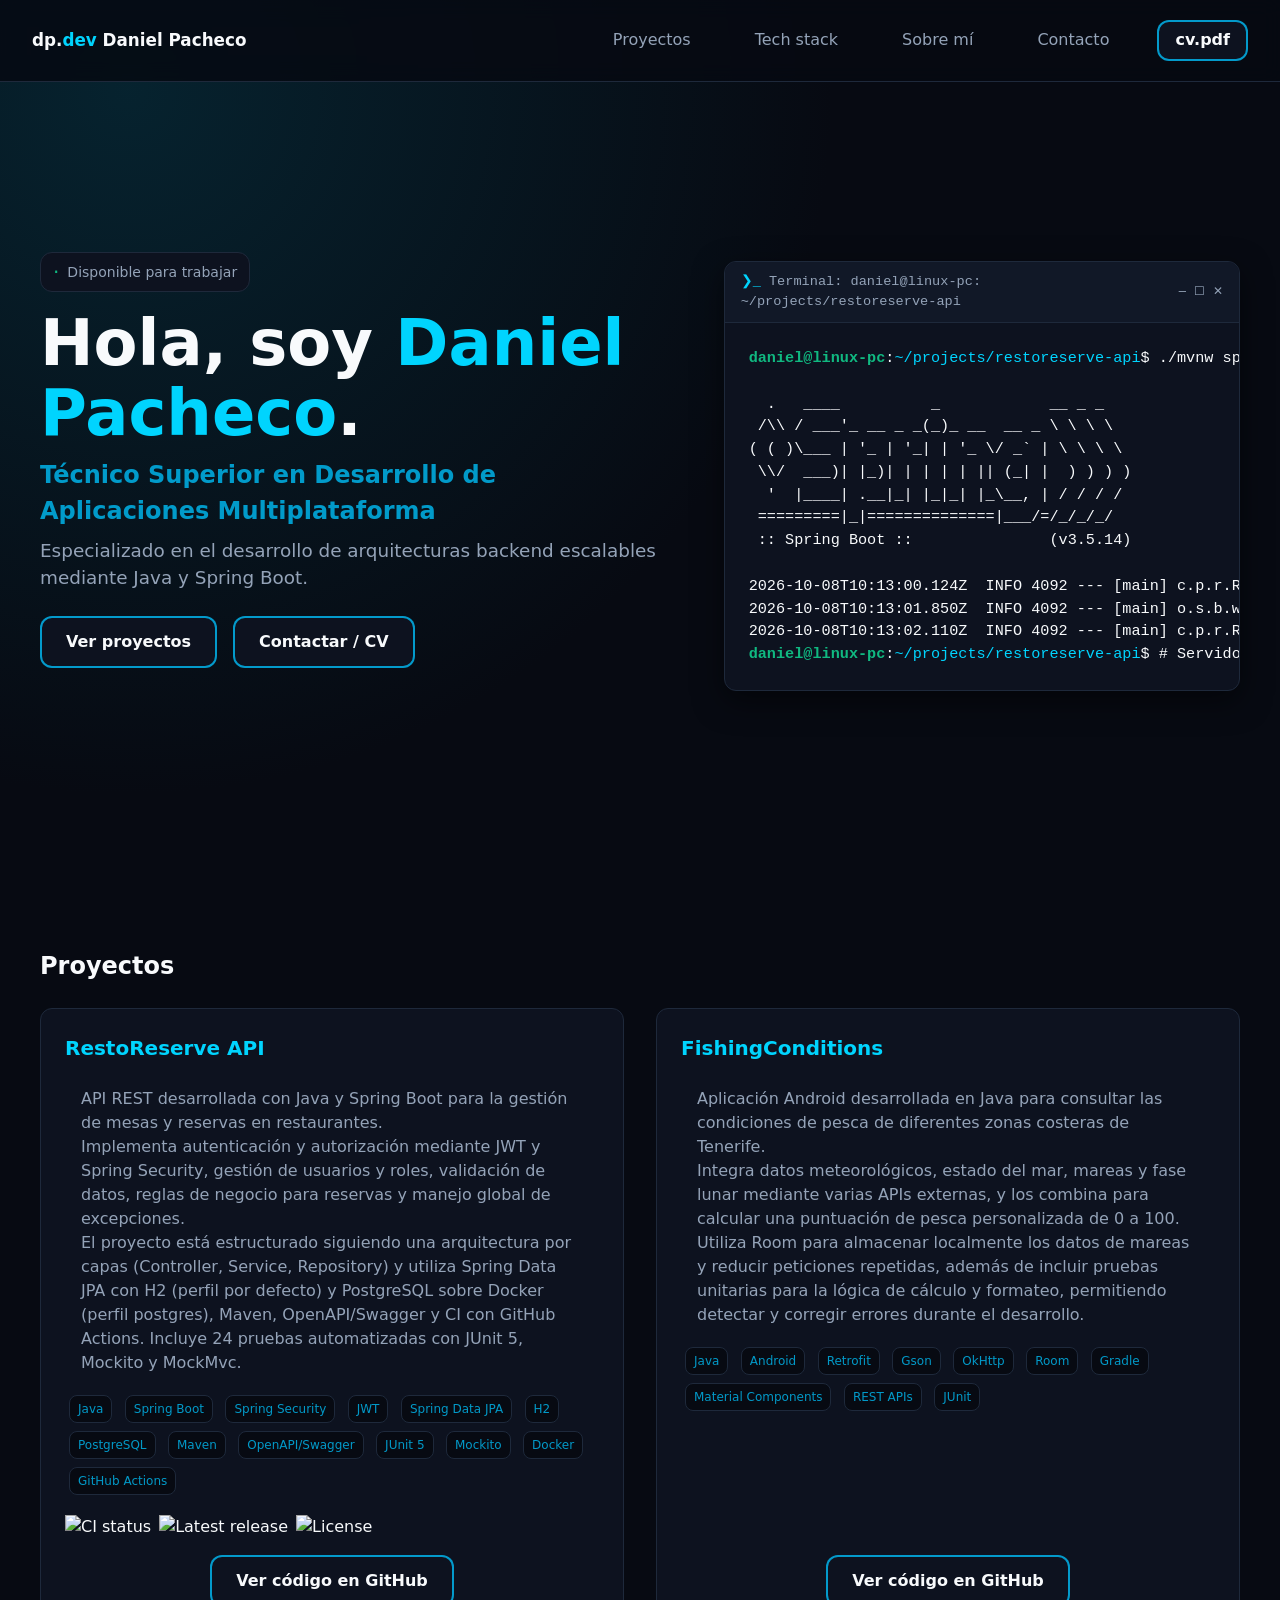
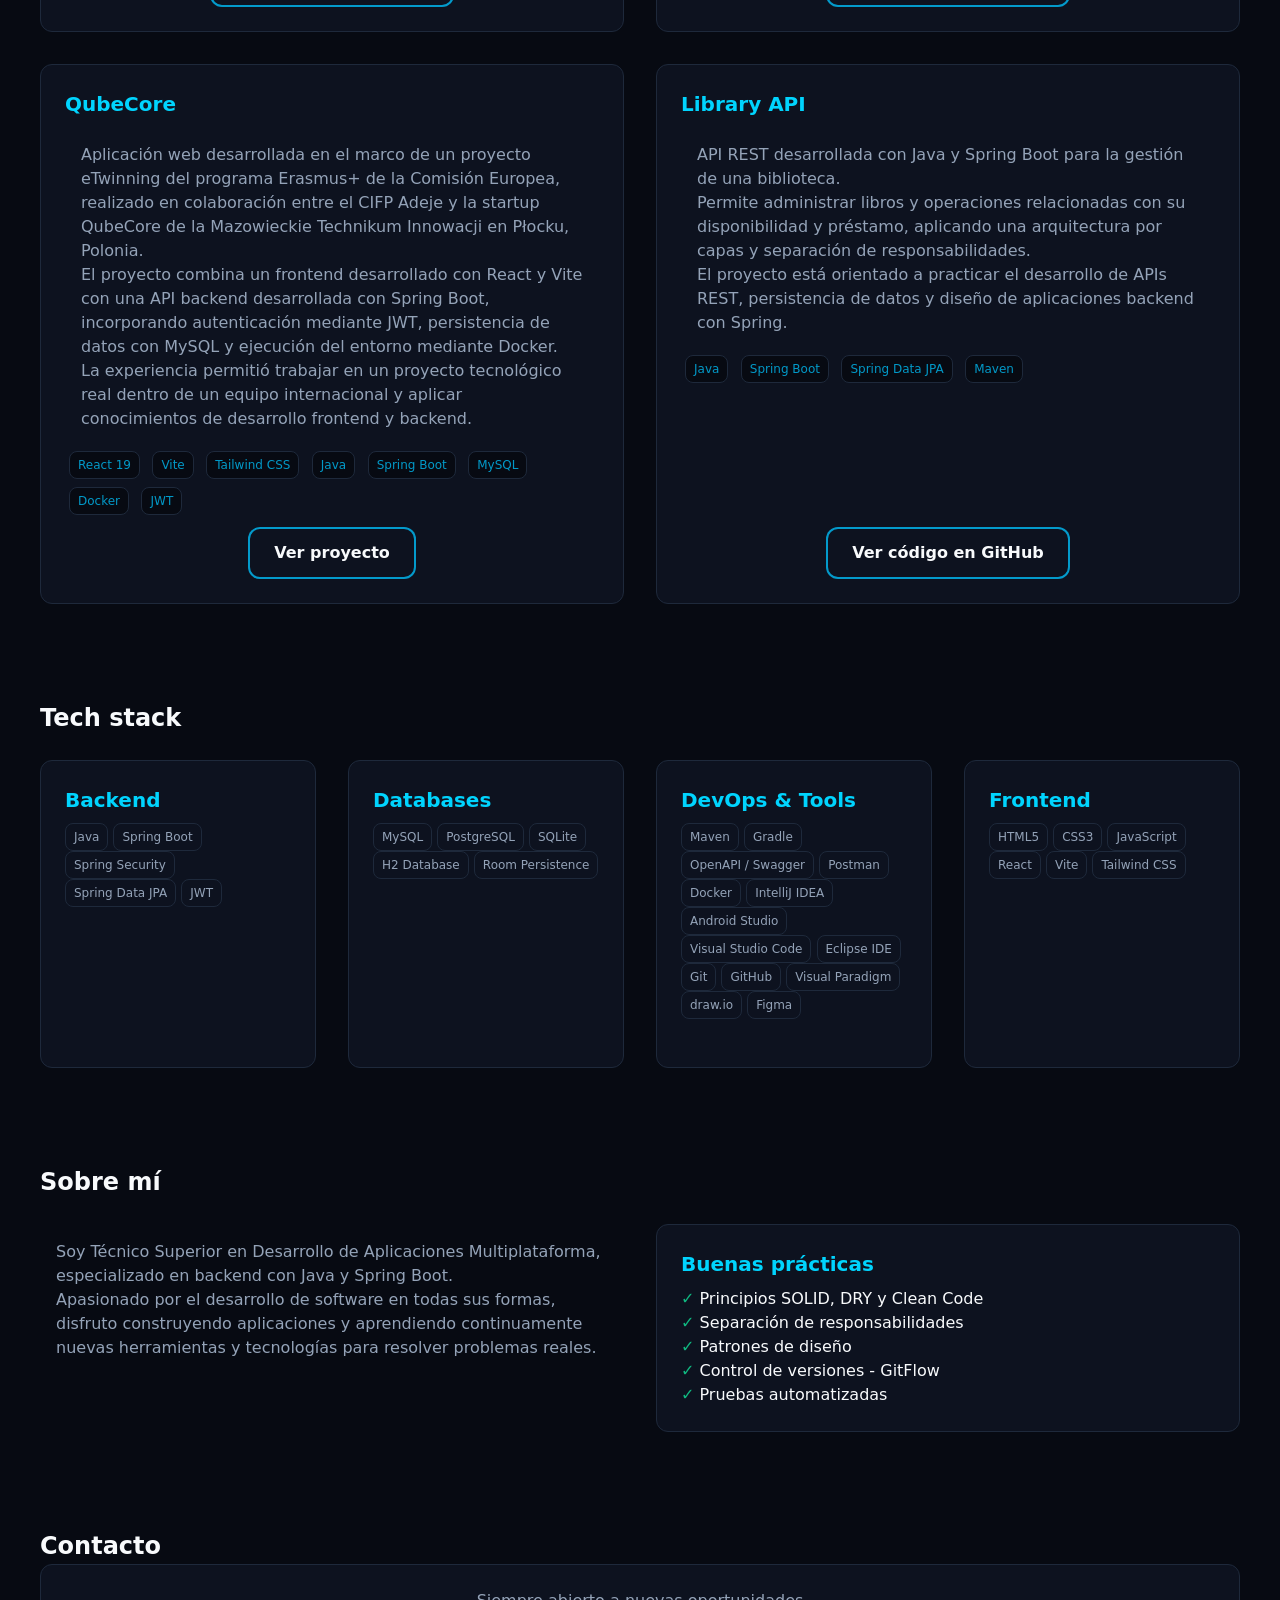
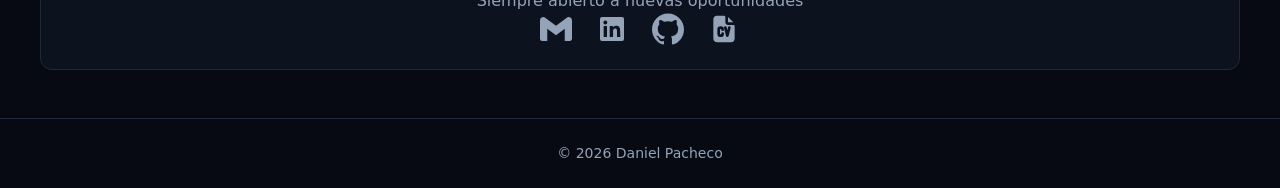
==== commit 48b9e7de: "docs: sync restoreserve card with v1.0.1 release" ====
--- a/index.html
+++ b/index.html
@@ -7,6 +7,9 @@
     <title>Daniel Pacheco - Técnico Superior en DAM</title>
     <link rel="stylesheet" href="./css/styles.css">
     <script src="./js/script.js" defer></script>
+    <!-- Cloudflare Web Analytics -->
+    <script type='module' src='https://static.cloudflareinsights.com/beacon.min.js' data-cf-beacon='{"token": "a34158410cad46e7953f8a899f108fb4"}'></script>
+    <!-- End Cloudflare Web Analytics -->
 </head>
 
 <body>
@@ -49,7 +52,7 @@
                 <div class="terminal-card linux-term">
                     <div class="terminal-header">
                         <div class="terminal-title">
-                            <span class="terminal-icon">❯_</span> Terminal: daniel@linux-pc: ~/projects/resto-reserve
+                            <span class="terminal-icon">❯_</span> Terminal: daniel@linux-pc: ~/projects/restoreserve-api
                         </div>
                         <div class="terminal-controls">
                             <span class="control minimize">—</span>
@@ -58,7 +61,7 @@
                         </div>
                     </div>
                     <div class="terminal-body">
-                        <pre><code><span class="prompt-user">daniel@linux-pc</span>:<span class="prompt-location">~/projects/resto-reserve</span>$ <span class="command">./mvnw spring-boot:run</span>
+                        <pre><code><span class="prompt-user">daniel@linux-pc</span>:<span class="prompt-location">~/projects/restoreserve-api</span>$ <span class="command">./mvnw spring-boot:run</span>
 
 <span class="term-cyan">  .   ____          _            __ _ _
  /\\ / ___'_ __ _ _(_)_ __  __ _ \ \ \ \
@@ -66,12 +69,12 @@
  \\/  ___)| |_)| | | | | || (_| |  ) ) ) )
   '  |____| .__|_| |_|_| |_\__, | / / / /
  =========|_|==============|___/=/_/_/_/</span>
-<span class="term-green"> :: Spring Boot :: </span>              <span class="term-muted">(v3.2.5)</span>
-
-<span class="term-muted">2026-09-24T10:13:00.124Z  INFO 4092 --- [main] c.d.p.RestoReserveApplication : Starting RestoReserveApplication...</span>
-<span class="term-muted">2026-09-24T10:13:01.850Z  INFO 4092 --- [main] o.s.b.w.embedded.tomcat.TomcatWebServer  : Tomcat initialized with port 8080 (http)</span>
-<span class="term-green">2026-09-24T10:13:02.110Z  INFO 4092 --- [main] c.d.p.RestoReserveApplication : Started RestoReserveApplication in 2.34 seconds (JVM running for 2.8)</span>
-<span class="prompt-user">daniel@linux-pc</span>:<span class="prompt-location">~/projects/resto-reserve</span>$ <span class="command"># Servidor listo en http://localhost:8080</span>_</code></pre>
+<span class="term-green"> :: Spring Boot :: </span>              <span class="term-muted">(v3.5.14)</span>
+
+<span class="term-muted">2026-10-08T10:13:00.124Z  INFO 4092 --- [main] c.p.r.RestoreserveApplication : Starting RestoreserveApplication...</span>
+<span class="term-muted">2026-10-08T10:13:01.850Z  INFO 4092 --- [main] o.s.b.w.embedded.tomcat.TomcatWebServer  : Tomcat initialized with port 8080 (http)</span>
+<span class="term-green">2026-10-08T10:13:02.110Z  INFO 4092 --- [main] c.p.r.RestoreserveApplication : Started RestoreserveApplication in 2.34 seconds (JVM running for 2.8)</span>
+<span class="prompt-user">daniel@linux-pc</span>:<span class="prompt-location">~/projects/restoreserve-api</span>$ <span class="command"># Servidor listo en http://localhost:8080</span>_</code></pre>
                     </div>
                 </div>
             </div>
@@ -86,10 +89,11 @@
                         <p class="project-description">API REST desarrollada con Java y Spring Boot para la gestión de 
                             mesas y reservas en restaurantes.<br>
                             Implementa autenticación y autorización mediante JWT y Spring Security, gestión de usuarios 
-                            y roles, validación de datos, reglas de negocio para reservas y manejo global de excepciones.<br> 
+                            y roles, validación de datos, reglas de negocio para reservas y manejo global de excepciones.<br>
                             El proyecto está estructurado siguiendo una arquitectura por capas (Controller, Service, Repository) 
-                            y utiliza Spring Data JPA, H2, Maven y OpenAPI/Swagger. Incluye además pruebas automatizadas 
-                            con JUnit 5 y Mockito.</p>
+                            y utiliza Spring Data JPA con H2 (perfil por defecto) y PostgreSQL sobre Docker (perfil postgres), 
+                            Maven, OpenAPI/Swagger y CI con GitHub Actions. Incluye 24 pruebas automatizadas con JUnit 5, 
+                            Mockito y MockMvc.</p>
                         <div class="project-tech">
                             <span class="tech-tag">Java</span>
                             <span class="tech-tag">Spring Boot</span>
@@ -97,12 +101,26 @@
                             <span class="tech-tag">JWT</span>
                             <span class="tech-tag">Spring Data JPA</span>
                             <span class="tech-tag">H2</span>
+                            <span class="tech-tag">PostgreSQL</span>
                             <span class="tech-tag">Maven</span>
                             <span class="tech-tag">OpenAPI/Swagger</span>
                             <span class="tech-tag">JUnit 5</span>
                             <span class="tech-tag">Mockito</span>
-                        </div>
-                        <a href="https://github.com/cloudxdam/restoreserve-api.git" target="_blank" class="btn">Ver código en GitHub</a>                
+                            <span class="tech-tag">Docker</span>
+                            <span class="tech-tag">GitHub Actions</span>
+                        </div>
+                        <div class="project-badges">
+                            <a href="https://github.com/cloudxdam/restoreserve-api/actions/workflows/ci.yml" target="_blank" rel="noopener">
+                                <img src="https://github.com/cloudxdam/restoreserve-api/actions/workflows/ci.yml/badge.svg?branch=main" alt="CI status">
+                            </a>
+                            <a href="https://github.com/cloudxdam/restoreserve-api/releases" target="_blank" rel="noopener">
+                                <img src="https://img.shields.io/github/v/release/cloudxdam/restoreserve-api" alt="Latest release">
+                            </a>
+                            <a href="https://github.com/cloudxdam/restoreserve-api/blob/main/LICENSE" target="_blank" rel="noopener">
+                                <img src="https://img.shields.io/github/license/cloudxdam/restoreserve-api" alt="License">
+                            </a>
+                        </div>
+                        <a href="https://github.com/cloudxdam/restoreserve-api" target="_blank" class="btn">Ver código en GitHub</a>                
                     </div>
                     <!-- FishingCoinditions -->
                     <div class="project-card">
@@ -128,7 +146,7 @@
                             <span class="tech-tag">REST APIs</span>
                             <span class="tech-tag">JUnit</span>
                         </div>
-                        <a href="https://github.com/cloudxdam/fishingconditions.git" target="_blank" class="btn">Ver código en GitHub</a>
+                        <a href="https://github.com/cloudxdam/fishingconditions" target="_blank" class="btn">Ver código en GitHub</a>
                     </div>                    
                     <!-- QubeCore --> 
                     <div class="project-card">
@@ -168,7 +186,7 @@
                                 <span class="tech-tag">Spring Data JPA</span>
                                 <span class="tech-tag">Maven</span>
                             </div>
-                            <a href="https://github.com/cloudxdam/library-api.git" target="_blank" class="btn">Ver código en GitHub</a> 
+                            <a href="https://github.com/cloudxdam/library-api" target="_blank" class="btn">Ver código en GitHub</a> 
                     </div>
                 </div>
             </div>
--- a/css/styles.css
+++ b/css/styles.css
@@ -374,6 +374,17 @@
     margin-right: auto;
 }
 
+.project-badges {
+    display: flex;
+    flex-wrap: wrap;
+    gap: 0.5rem;
+    margin: 0.5rem 0 1rem;
+}
+
+.project-badges img {
+    height: 20px;
+}
+
 /* Tech stack section styles */
 
 .stack-grid {
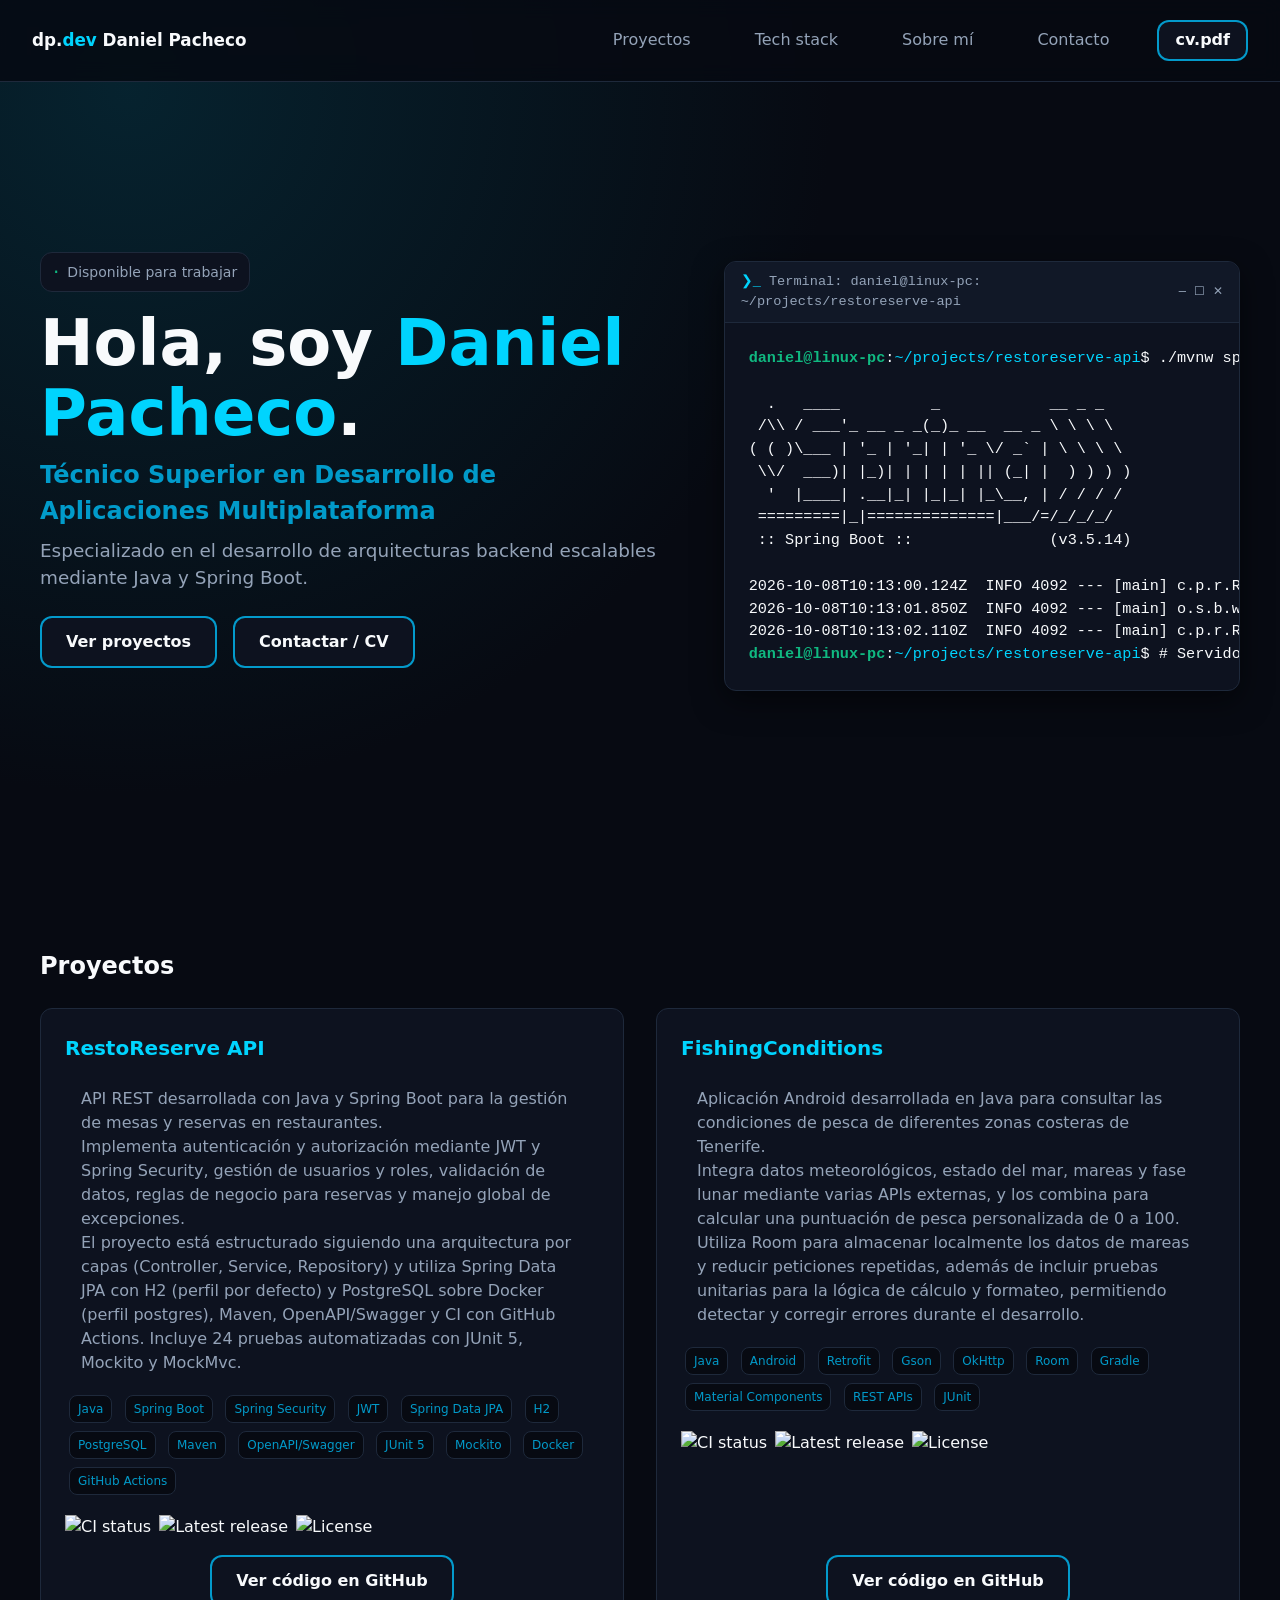
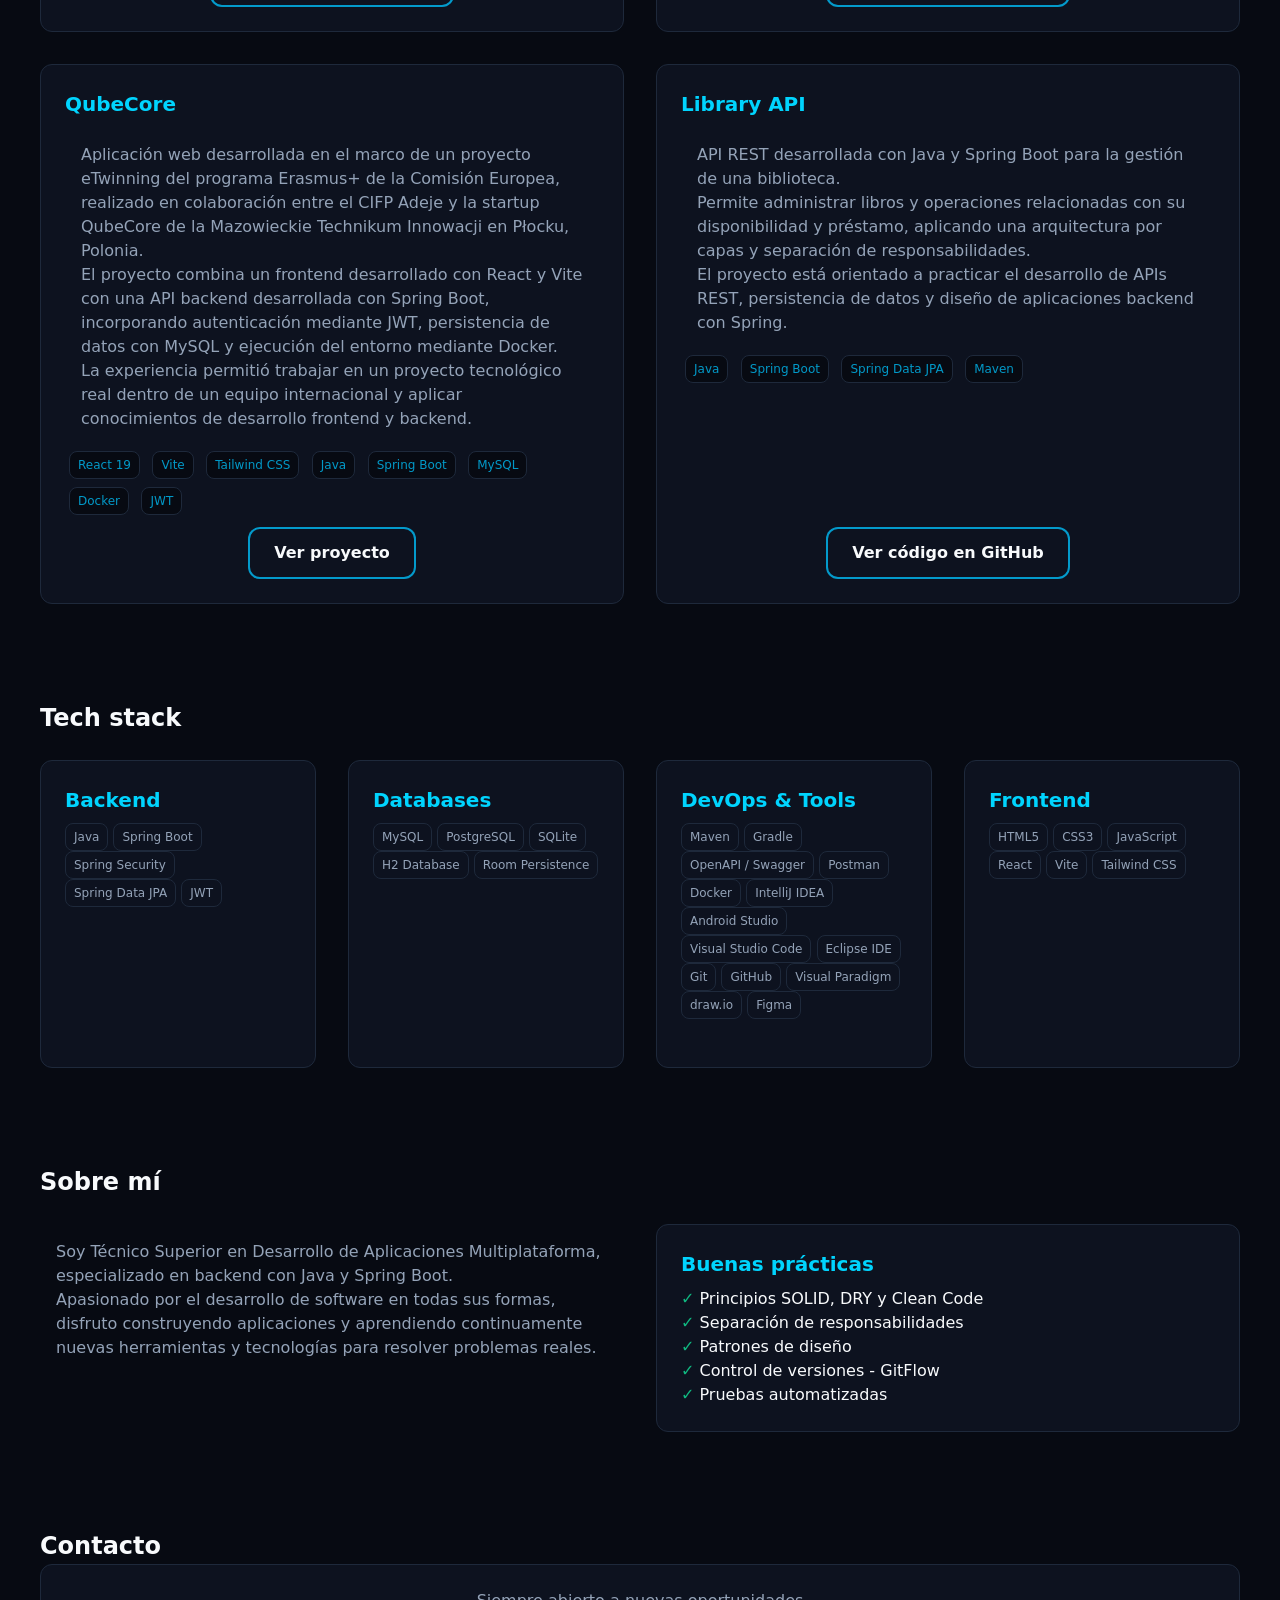
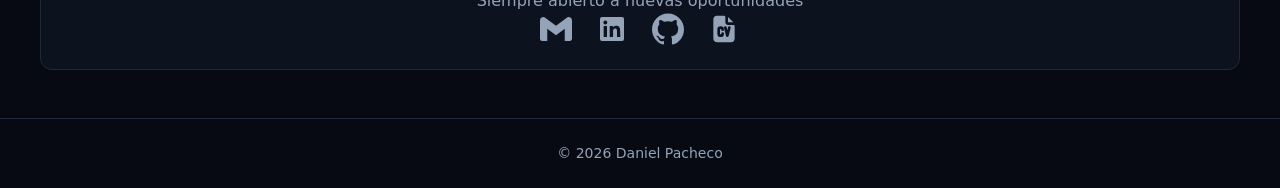
==== commit 8f5fea3d: "docs: add badges to FishingConditions card" ====
--- a/index.html
+++ b/index.html
@@ -146,6 +146,17 @@
                             <span class="tech-tag">REST APIs</span>
                             <span class="tech-tag">JUnit</span>
                         </div>
+                        <div class="project-badges">
+                            <a href="https://github.com/cloudxdam/fishingconditions/actions/workflows/ci.yml" target="_blank" rel="noopener">
+                                <img src="https://github.com/cloudxdam/fishingconditions/actions/workflows/ci.yml/badge.svg?branch=develop" alt="CI status">
+                            </a>
+                            <a href="https://github.com/cloudxdam/fishingconditions/releases" target="_blank" rel="noopener">
+                                <img src="https://img.shields.io/github/v/release/cloudxdam/fishingconditions" alt="Latest release">
+                            </a>
+                            <a href="https://github.com/cloudxdam/fishingconditions/blob/main/LICENSE" target="_blank" rel="noopener">
+                                <img src="https://img.shields.io/github/license/cloudxdam/fishingconditions" alt="License">
+                            </a>
+                        </div>
                         <a href="https://github.com/cloudxdam/fishingconditions" target="_blank" class="btn">Ver código en GitHub</a>
                     </div>                    
                     <!-- QubeCore --> 
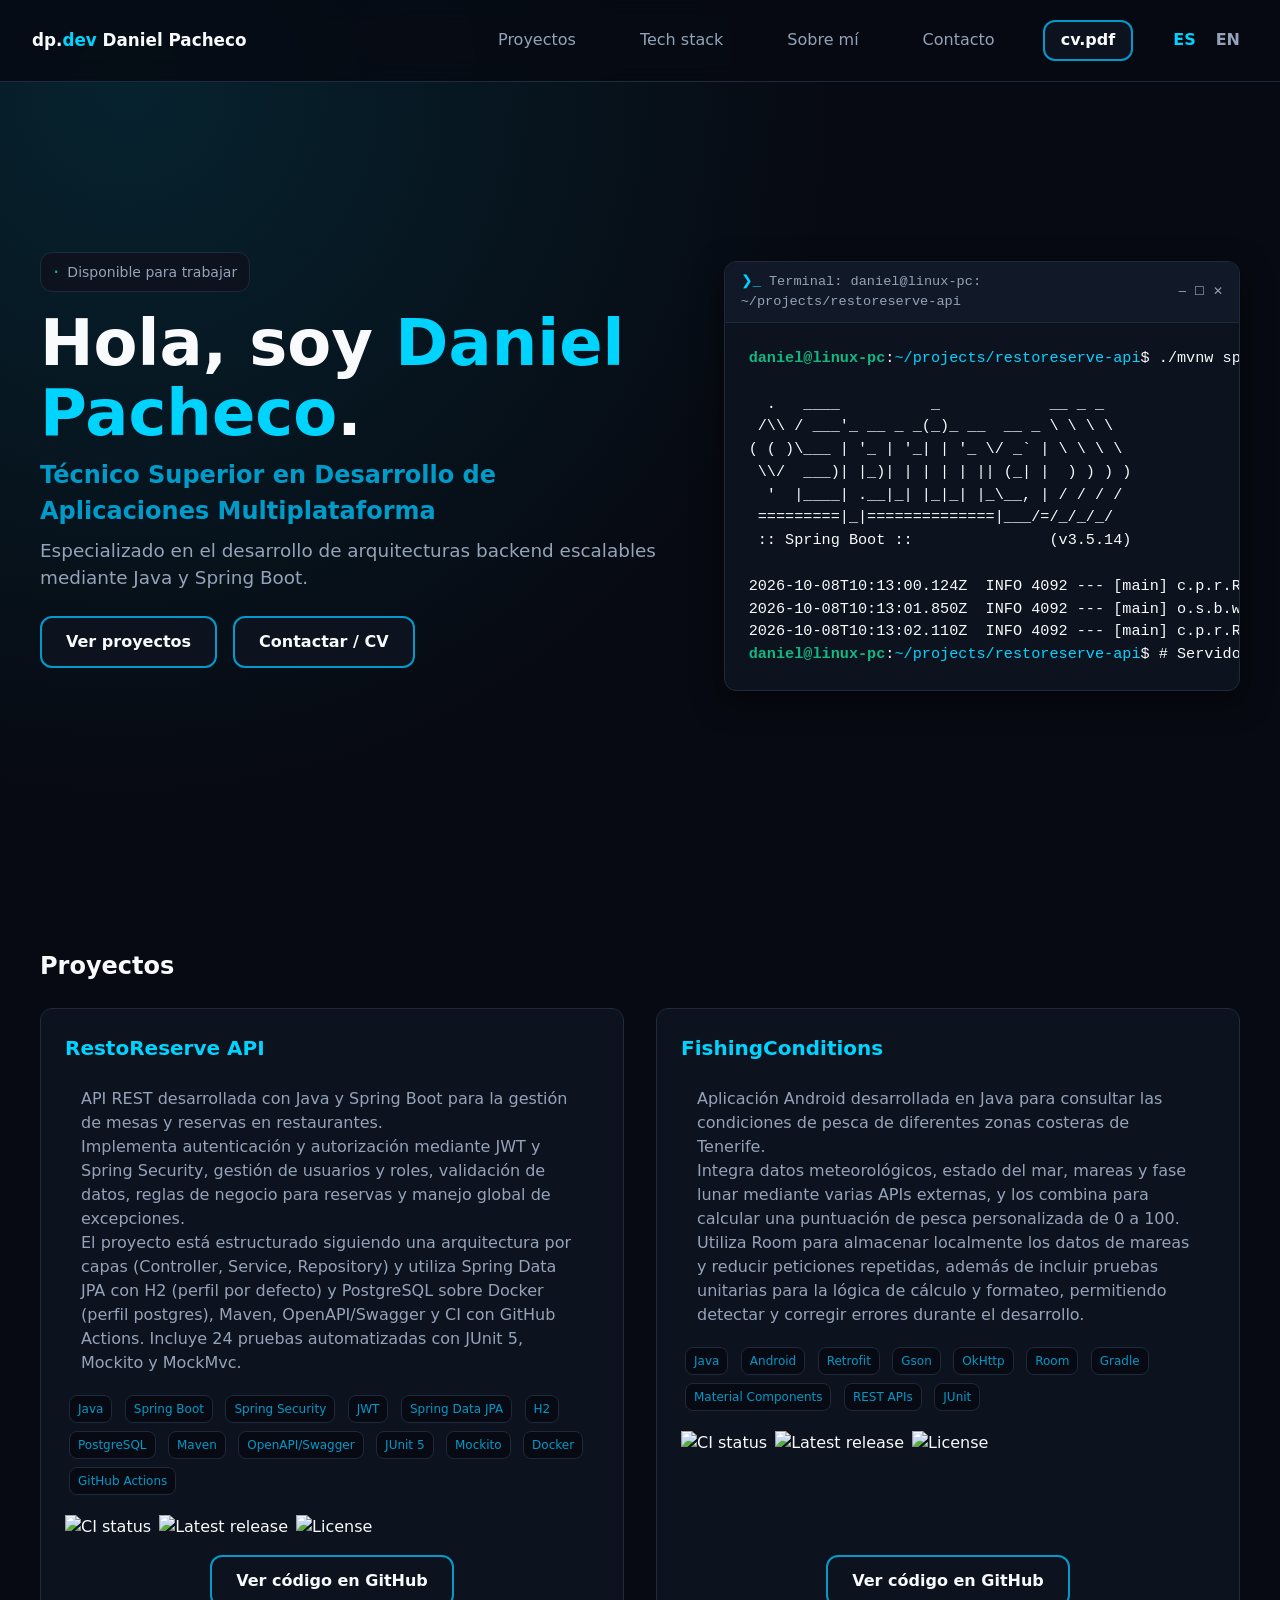
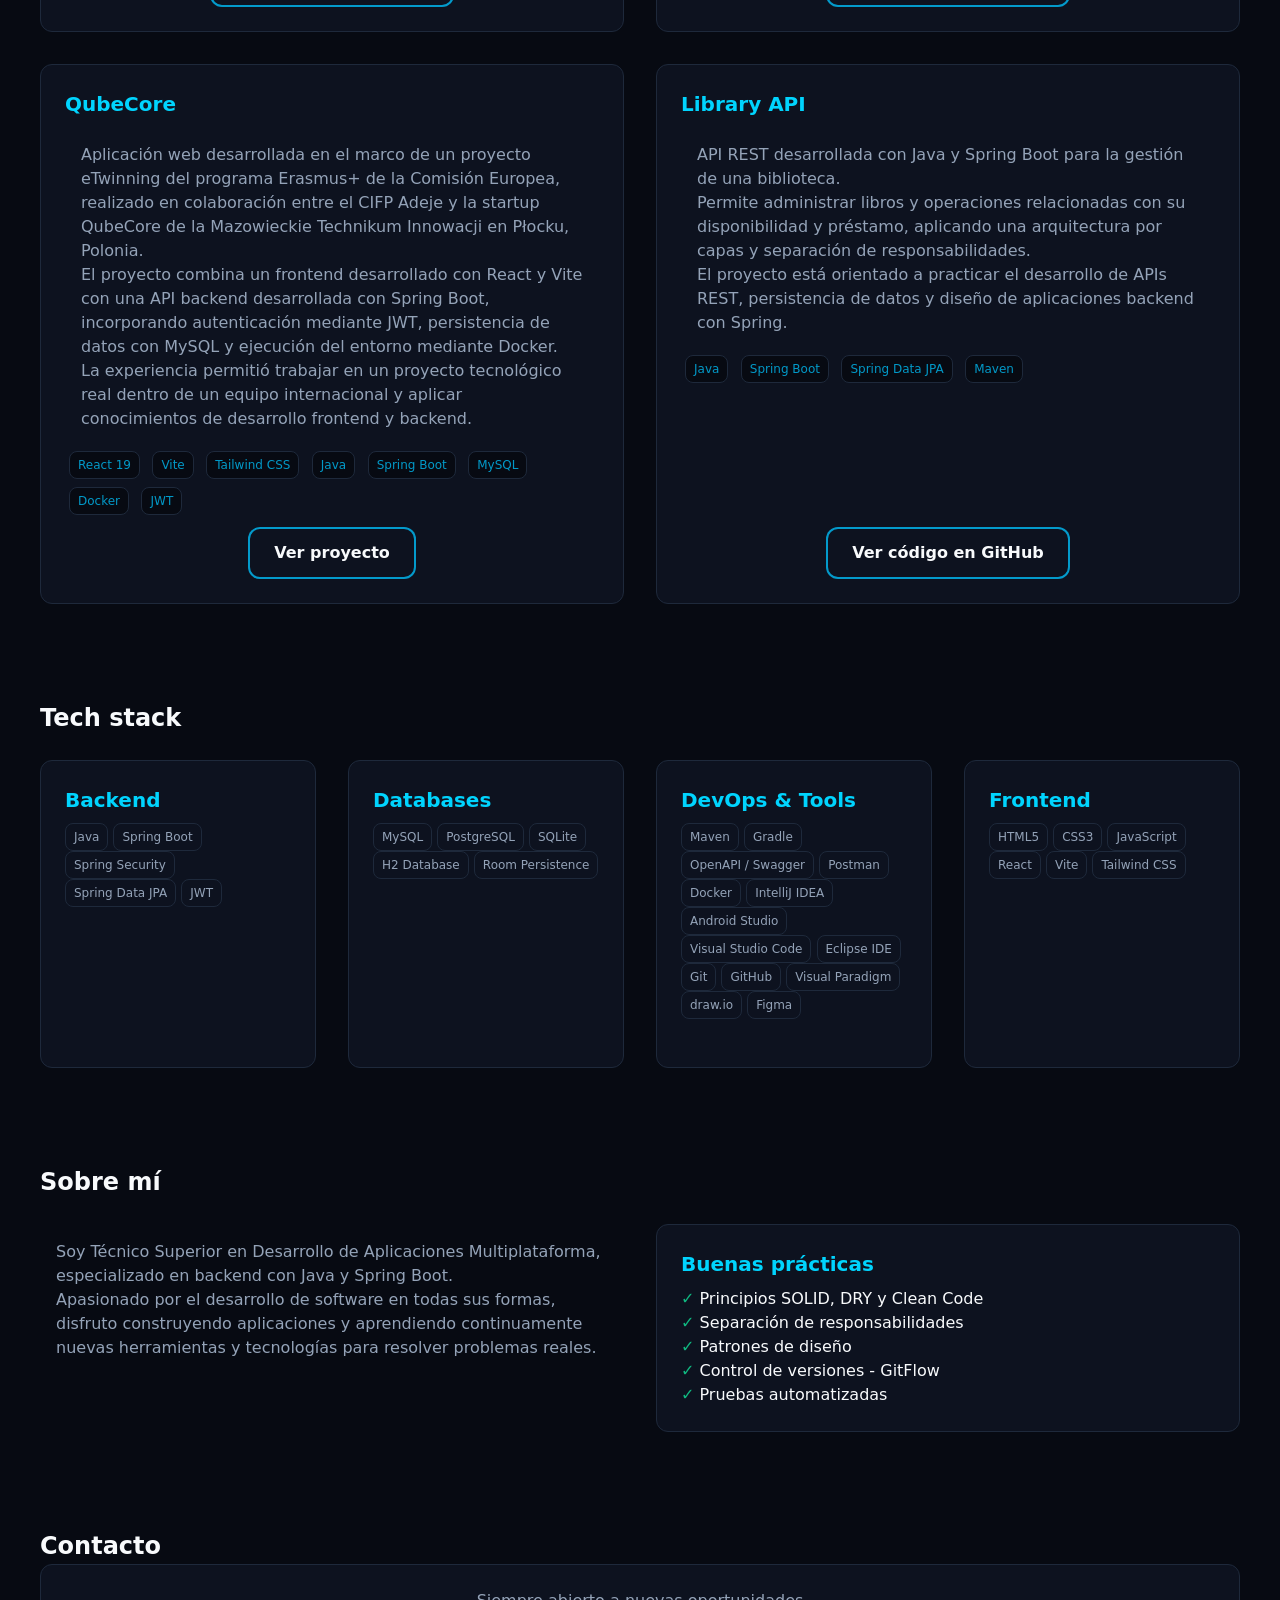
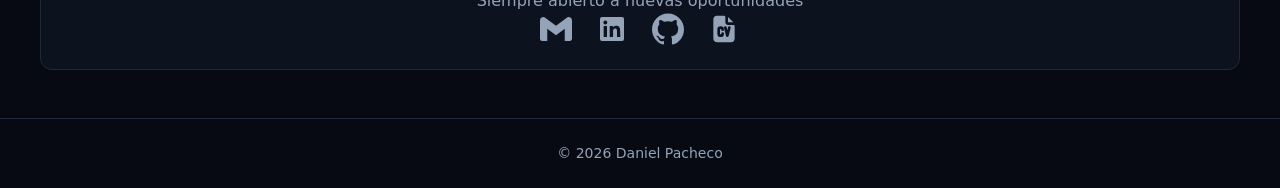
==== commit 244cde9c: "feat(i18n): add english version of the site" ====
--- a/index.html
+++ b/index.html
@@ -5,6 +5,9 @@
     <meta charset="UTF-8">
     <meta name="viewport" content="width=device-width, initial-scale=1.0">
     <title>Daniel Pacheco - Técnico Superior en DAM</title>
+    <link rel="alternate" hreflang="es" href="https://cloudxdam.github.io/portfolio/">
+    <link rel="alternate" hreflang="en" href="https://cloudxdam.github.io/portfolio/en/">
+    <link rel="alternate" hreflang="x-default" href="https://cloudxdam.github.io/portfolio/">
     <link rel="stylesheet" href="./css/styles.css">
     <script src="./js/script.js" defer></script>
     <!-- Cloudflare Web Analytics -->
@@ -21,7 +24,11 @@
                 <li><a href="#stack">Tech stack</a></li>
                 <li><a href="#about">Sobre mí</a></li>
                 <li><a href="#contact">Contacto</a></li>
-                <li><a href="./docs/CV_Daniel_Pacheco.pdf" target="_blank" class="btn">cv.pdf</a></li>  
+                <li><a href="./docs/CV_Daniel_Pacheco.pdf" target="_blank" class="btn">cv.pdf</a></li>
+                <li class="lang-switcher">
+                    <a href="./" hreflang="es" aria-current="page">ES</a>
+                    <a href="./en/" hreflang="en">EN</a>
+                </li>
             </ul>
             <!-- Hamburger button for mobile version -->
             <button class="hamburger" aria-label="Abrir menú" aria-expanded="false" aria-controls="main-menu">
@@ -293,7 +300,7 @@
                                 <path d="M24 5.457v13.909c0 .904-.732 1.636-1.636 1.636h-3.819V11.73L12 16.64l-6.545-4.91v9.273H1.636A1.636 1.636 0 0 1 0 19.366V5.457c0-2.023 2.309-3.178 3.927-1.964L5.455 4.64 12 9.548l6.545-4.91 1.528-1.145C21.69 2.28 24 3.434 24 5.457z"/>
                             </svg>
                         </a>
-                        <a href="https://www.linkedin.com/in/daniel-pacheco-724b25355/" target="_blank rel="noopener noreferrer aria-label="LinkedIn">
+                        <a href="https://www.linkedin.com/in/daniel-pacheco-724b25355/" target="_blank" rel="noopener noreferrer" aria-label="LinkedIn">
                             <svg role="img" aria-label="LinkedIn" viewBox="0 0 24 24" xmlns="http://www.w3.org/2000/svg">
                                 <path d="M19.5 3h-15A1.5 1.5 0 0 0 3 4.5v15A1.5 1.5 0 0 0 4.5 21h15a1.5 1.5 0 0 0 1.5-1.5v-15A1.5 1.5 0 0 0 19.5 3ZM8.25 18H5.75V9.75h2.5ZM7 8.625A1.5 1.5 0 1 1 7 5.625a1.5 1.5 0 0 1 0 3ZM18.25 18h-2.5v-4.125c0-.984-.018-2.25-1.375-2.25-1.375 0-1.586 1.074-1.586 2.18V18h-2.5V9.75h2.4v1.125h.035c.334-.633 1.15-1.3 2.367-1.3 2.533 0 3 1.666 3 3.834Z"></path>
                             </svg>                       
--- a/css/styles.css
+++ b/css/styles.css
@@ -224,6 +224,23 @@
     color: var(--accent-cyan);
 }
 
+/* Language switcher */
+
+.lang-switcher {
+    display: flex;
+    align-items: center;
+    gap: 0.25rem;
+}
+
+.lang-switcher a {
+    padding: 0.5rem 0.5rem;
+    font-weight: bold;
+}
+
+.lang-switcher a[aria-current="page"] {
+    color: var(--accent-cyan);
+}
+
 /* Hero section styles */
 
 .hero-section {
